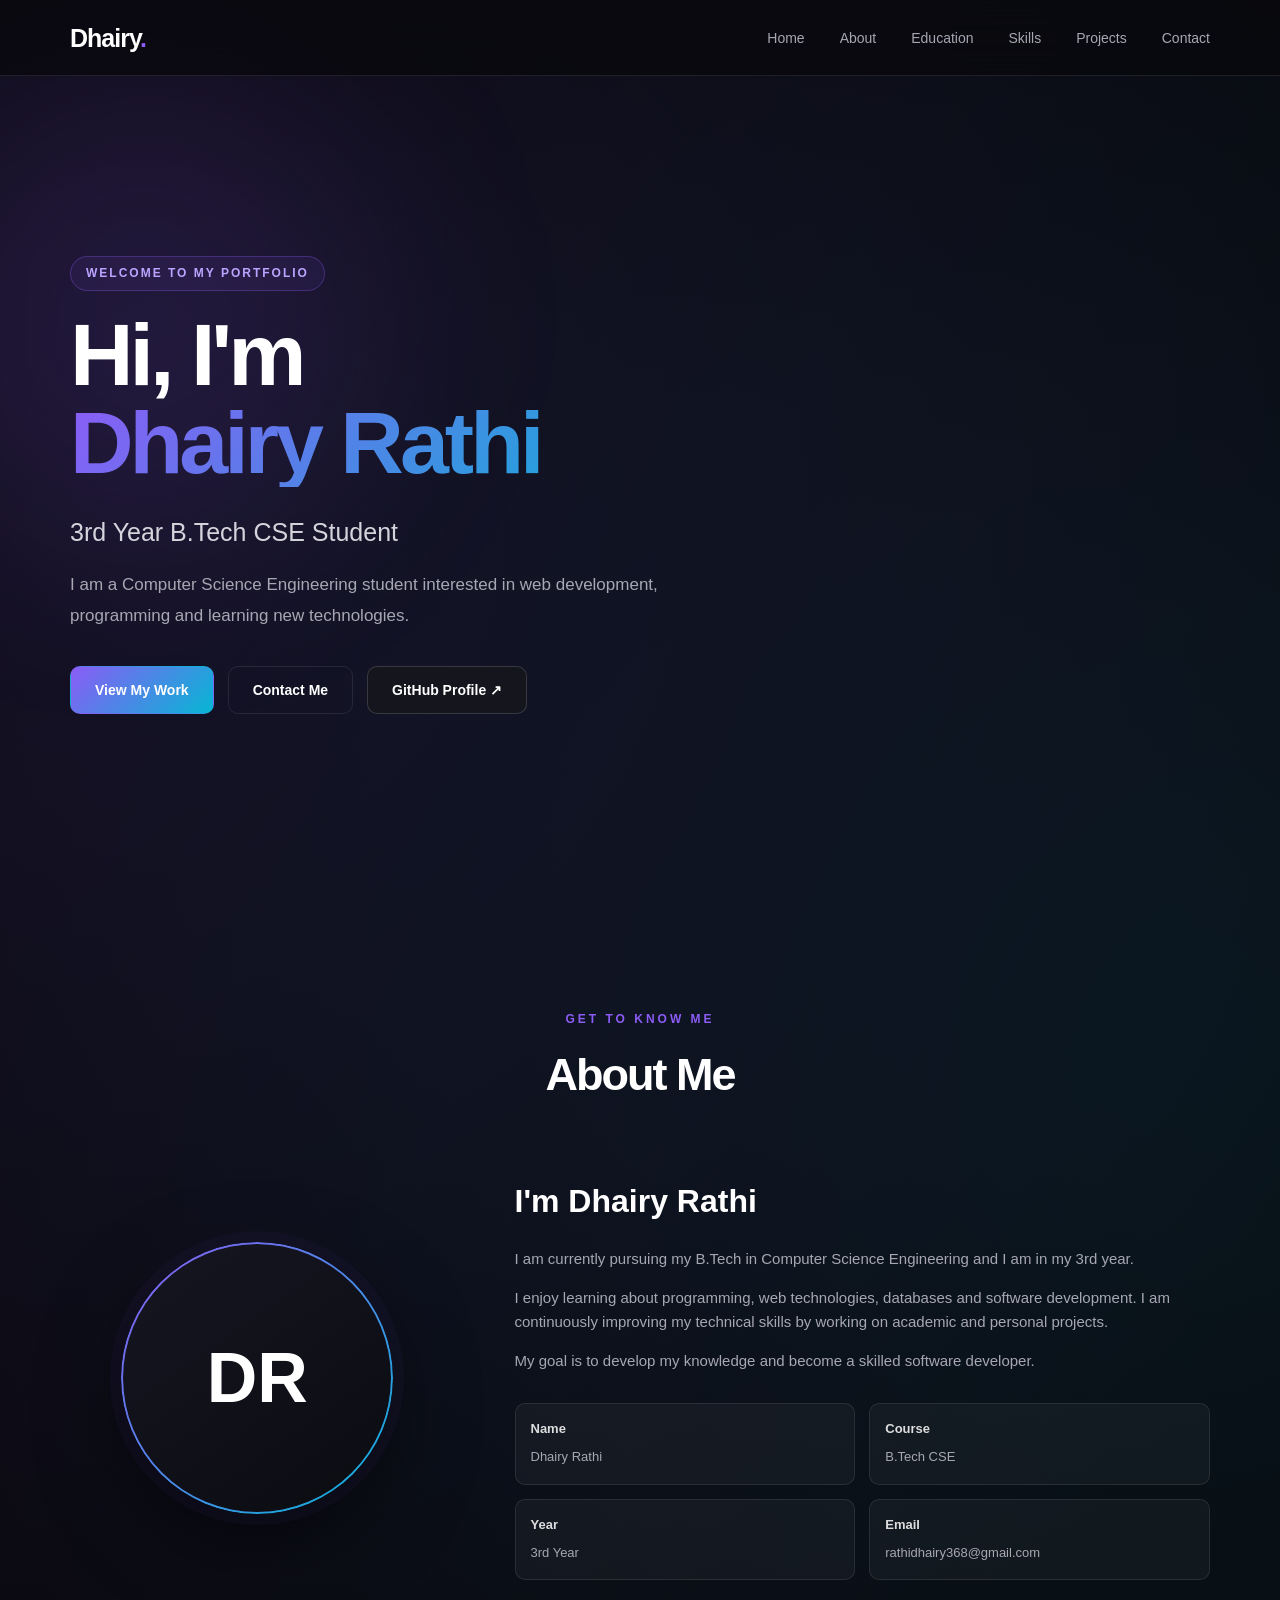
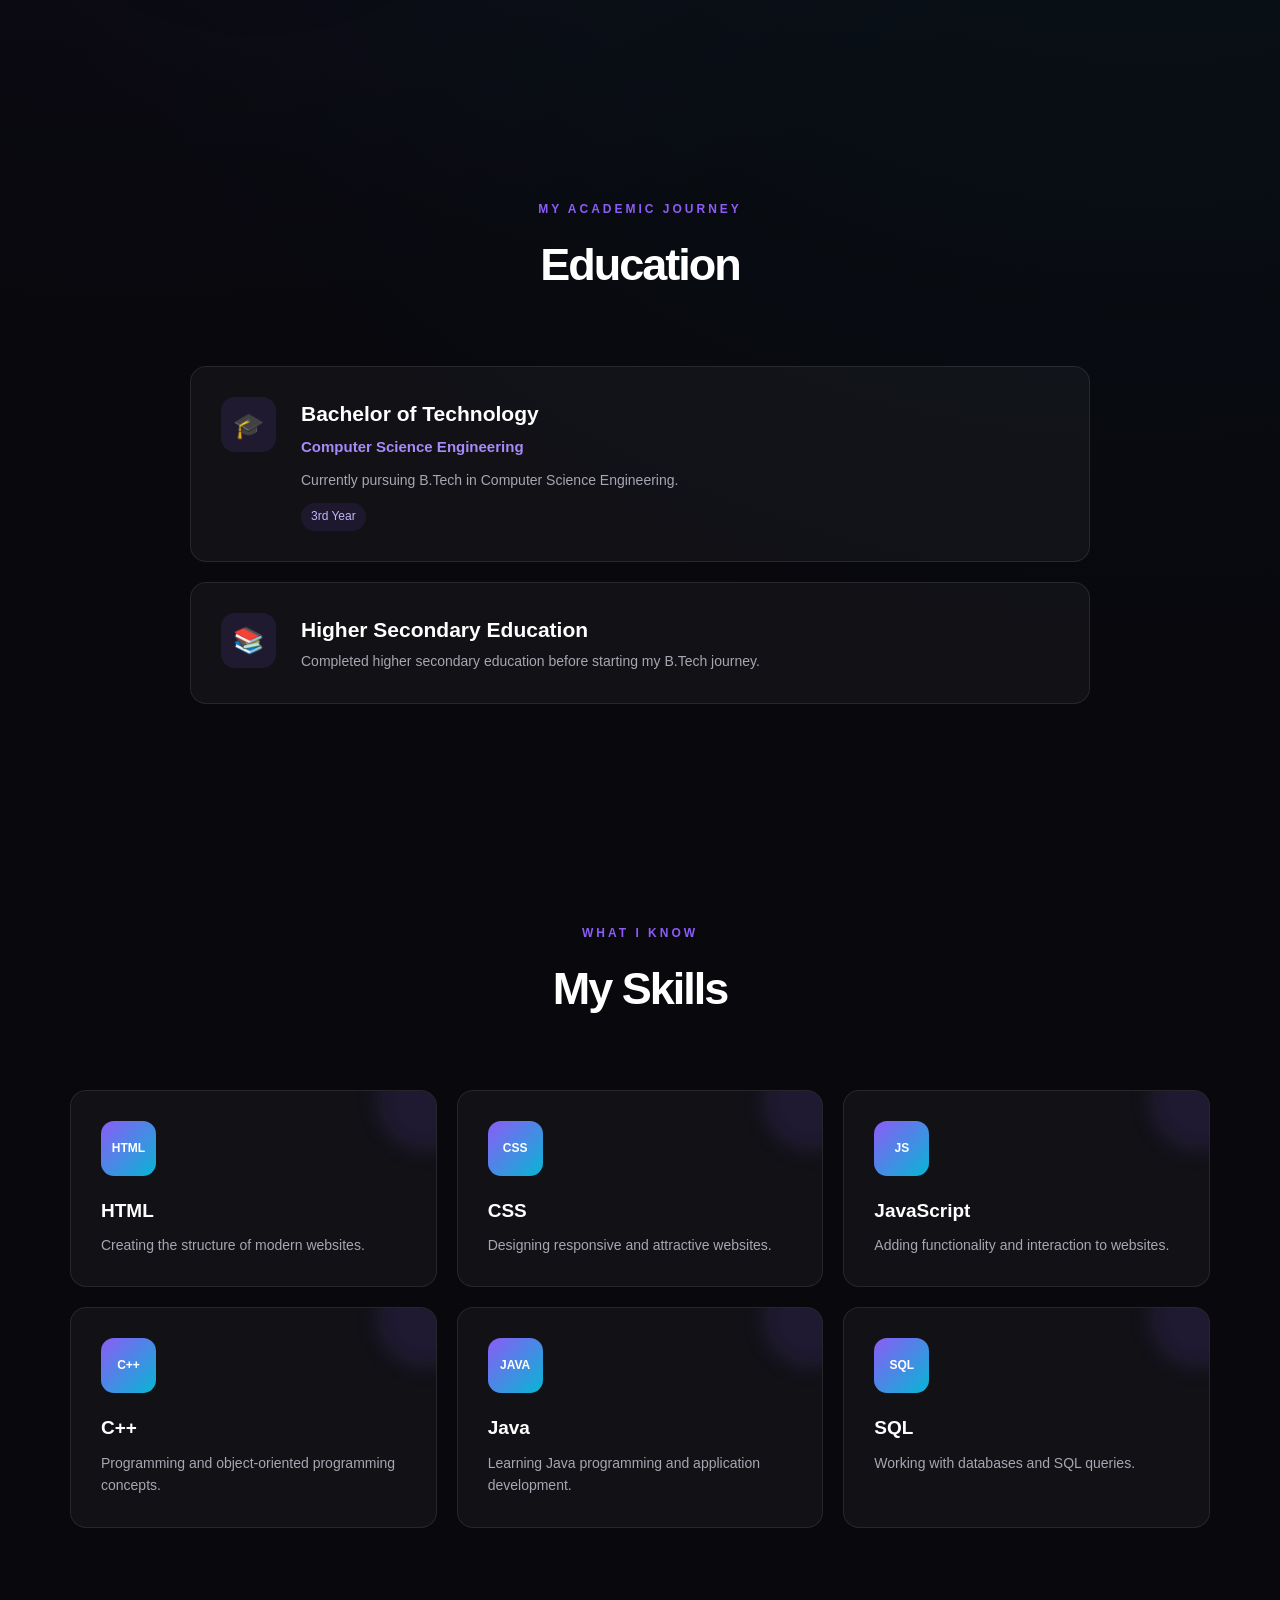
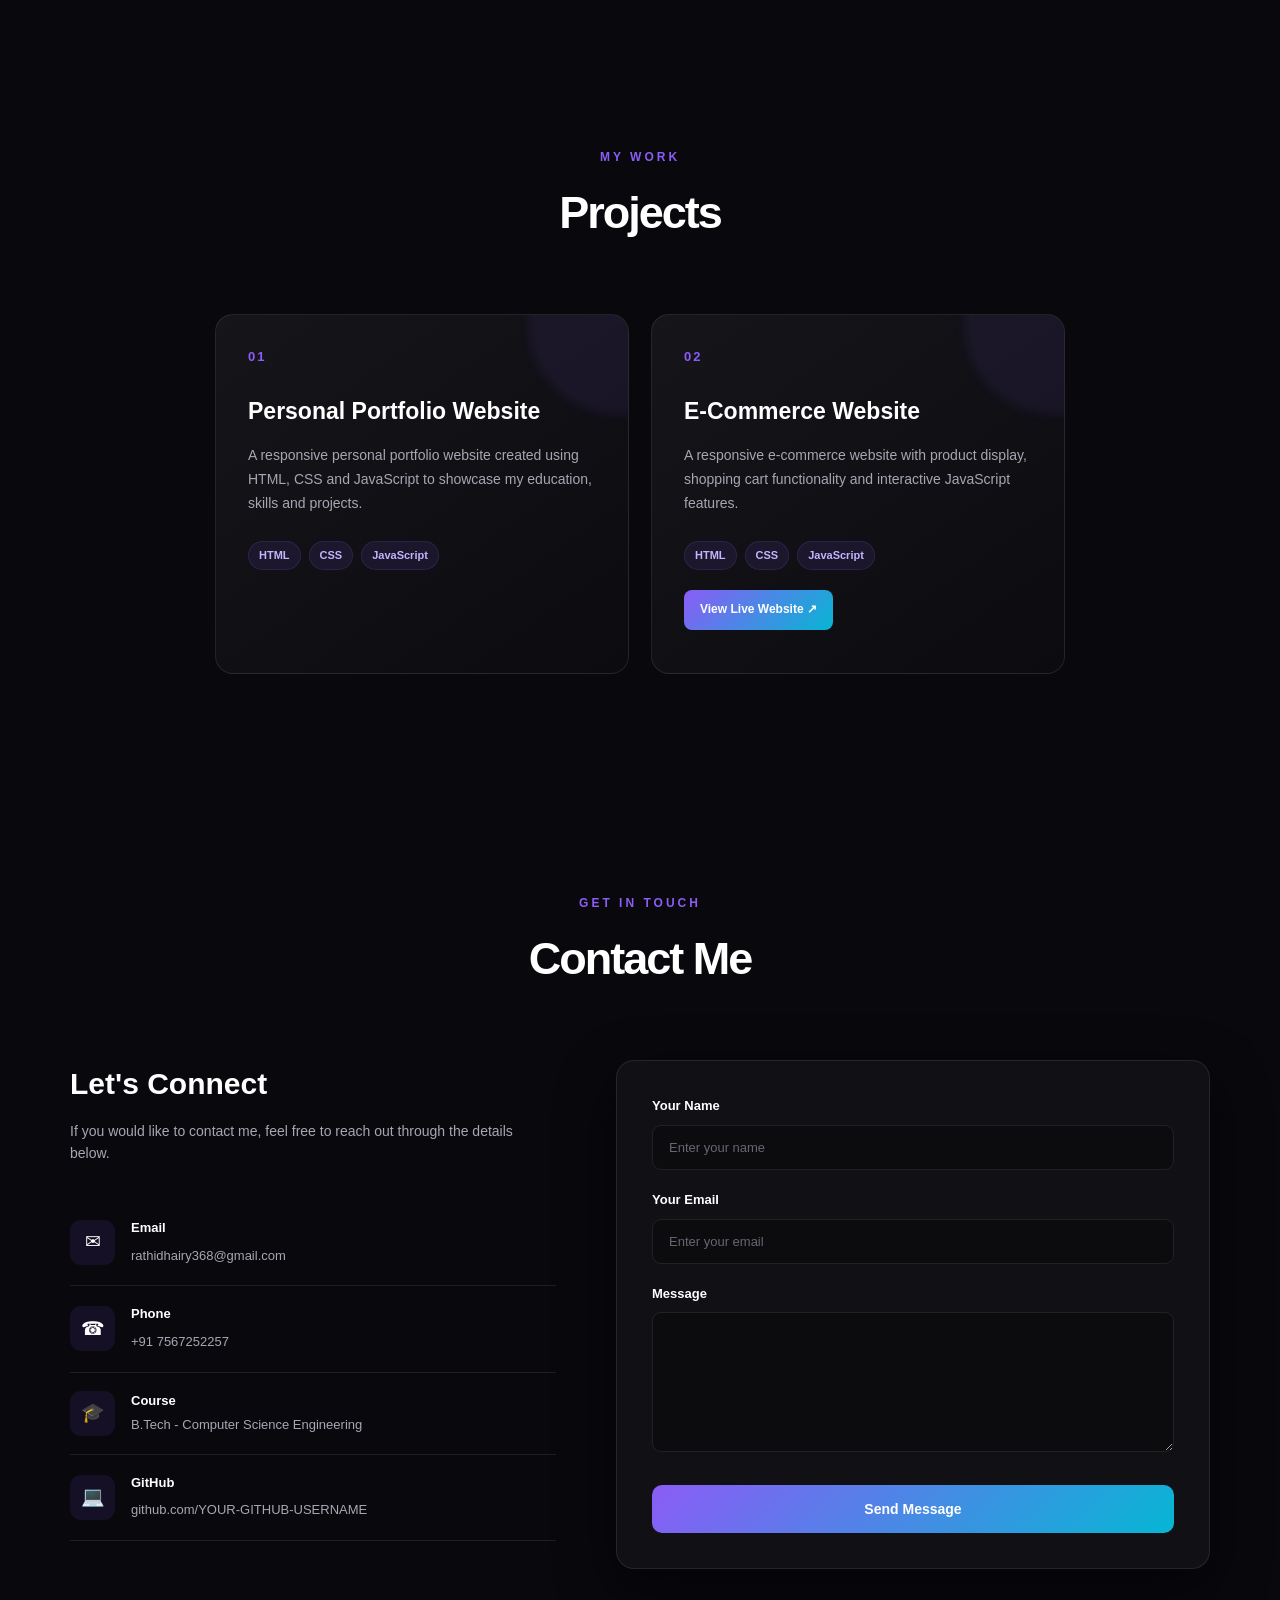
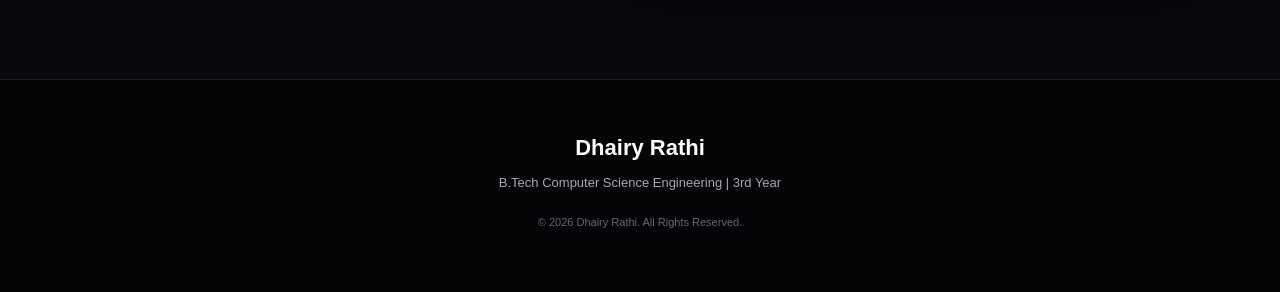
==== Index.html @ bf3e2ef3 "Rename Projet WT.html to Index.html" ====
<!DOCTYPE html>
<html lang="en">

<head>
    <meta charset="UTF-8">
    <meta name="viewport" content="width=device-width, initial-scale=1.0">

    <title>Dhairy Rathi | Portfolio</title>

    <link rel="stylesheet" href="style.css">
</head>

<body>

    <!-- ================= NAVBAR ================= -->

    <header>

        <nav class="navbar">

            <div class="logo">
                Dhairy<span>.</span>
            </div>

            <ul class="nav-links" id="navLinks">

                <li>
                    <a href="#home">Home</a>
                </li>

                <li>
                    <a href="#about">About</a>
                </li>

                <li>
                    <a href="#education">Education</a>
                </li>

                <li>
                    <a href="#skills">Skills</a>
                </li>

                <li>
                    <a href="#projects">Projects</a>
                </li>

                <li>
                    <a href="#contact">Contact</a>
                </li>

            </ul>

            <div class="menu-icon" id="menuIcon">
                ☰
            </div>

        </nav>

    </header>


    <!-- ================= HOME ================= -->

    <section id="home" class="hero">

        <div class="hero-content">

            <p class="small-title">
                WELCOME TO MY PORTFOLIO
            </p>

            <h1>
                Hi, I'm
                <span>Dhairy Rathi</span>
            </h1>

            <h2>
                3rd Year B.Tech CSE Student
            </h2>

            <p>
                I am a Computer Science Engineering student interested
                in web development, programming and learning new
                technologies.
            </p>


            <div class="hero-buttons">

                <!-- VIEW PROJECTS -->

                <a
                    href="#projects"
                    class="btn">

                    View My Work

                </a>


                <!-- CONTACT -->

                <a
                    href="#contact"
                    class="btn secondary-btn">

                    Contact Me

                </a>


                <!-- GITHUB -->

                <a
                    href="https://github.com/YOUR-GITHUB-USERNAME"
                    target="_blank"
                    rel="noopener noreferrer"
                    class="btn github-btn">

                    GitHub Profile ↗

                </a>

            </div>

        </div>

    </section>


    <!-- ================= ABOUT ================= -->

    <section id="about" class="section">

        <div class="section-title">

            <p>
                GET TO KNOW ME
            </p>

            <h2>
                About Me
            </h2>

        </div>


        <div class="about-container">


            <!-- PROFILE -->

            <div class="about-image">

                <div class="profile-circle">
                    DR
                </div>

            </div>


            <!-- ABOUT CONTENT -->

            <div class="about-content">

                <h3>
                    I'm Dhairy Rathi
                </h3>

                <p>
                    I am currently pursuing my B.Tech in Computer
                    Science Engineering and I am in my 3rd year.
                </p>

                <p>
                    I enjoy learning about programming, web technologies,
                    databases and software development. I am continuously
                    improving my technical skills by working on academic
                    and personal projects.
                </p>

                <p>
                    My goal is to develop my knowledge and become a
                    skilled software developer.
                </p>


                <div class="about-info">

                    <div>

                        <strong>
                            Name
                        </strong>

                        <span>
                            Dhairy Rathi
                        </span>

                    </div>


                    <div>

                        <strong>
                            Course
                        </strong>

                        <span>
                            B.Tech CSE
                        </span>

                    </div>


                    <div>

                        <strong>
                            Year
                        </strong>

                        <span>
                            3rd Year
                        </span>

                    </div>


                    <div>

                        <strong>
                            Email
                        </strong>

                        <span>
                            rathidhairy368@gmail.com
                        </span>

                    </div>

                </div>

            </div>

        </div>

    </section>


    <!-- ================= EDUCATION ================= -->

    <section
        id="education"
        class="section education-section">


        <div class="section-title">

            <p>
                MY ACADEMIC JOURNEY
            </p>

            <h2>
                Education
            </h2>

        </div>


        <div class="education-container">


            <!-- B.TECH -->

            <div class="education-card">

                <div class="education-icon">
                    🎓
                </div>

                <div>

                    <h3>
                        Bachelor of Technology
                    </h3>

                    <h4>
                        Computer Science Engineering
                    </h4>

                    <p>
                        Currently pursuing B.Tech in Computer
                        Science Engineering.
                    </p>

                    <span class="education-year">
                        3rd Year
                    </span>

                </div>

            </div>


            <!-- HIGHER SECONDARY -->

            <div class="education-card">

                <div class="education-icon">
                    📚
                </div>

                <div>

                    <h3>
                        Higher Secondary Education
                    </h3>

                    <p>
                        Completed higher secondary education before
                        starting my B.Tech journey.
                    </p>

                </div>

            </div>

        </div>

    </section>


    <!-- ================= SKILLS ================= -->

    <section
        id="skills"
        class="section">


        <div class="section-title">

            <p>
                WHAT I KNOW
            </p>

            <h2>
                My Skills
            </h2>

        </div>


        <div class="skills-container">


            <!-- HTML -->

            <div class="skill-card">

                <div class="skill-icon">
                    HTML
                </div>

                <h3>
                    HTML
                </h3>

                <p>
                    Creating the structure of modern websites.
                </p>

            </div>


            <!-- CSS -->

            <div class="skill-card">

                <div class="skill-icon">
                    CSS
                </div>

                <h3>
                    CSS
                </h3>

                <p>
                    Designing responsive and attractive websites.
                </p>

            </div>


            <!-- JAVASCRIPT -->

            <div class="skill-card">

                <div class="skill-icon">
                    JS
                </div>

                <h3>
                    JavaScript
                </h3>

                <p>
                    Adding functionality and interaction to websites.
                </p>

            </div>


            <!-- C++ -->

            <div class="skill-card">

                <div class="skill-icon">
                    C++
                </div>

                <h3>
                    C++
                </h3>

                <p>
                    Programming and object-oriented programming concepts.
                </p>

            </div>


            <!-- JAVA -->

            <div class="skill-card">

                <div class="skill-icon">
                    JAVA
                </div>

                <h3>
                    Java
                </h3>

                <p>
                    Learning Java programming and application development.
                </p>

            </div>


            <!-- SQL -->

            <div class="skill-card">

                <div class="skill-icon">
                    SQL
                </div>

                <h3>
                    SQL
                </h3>

                <p>
                    Working with databases and SQL queries.
                </p>

            </div>

        </div>

    </section>


    <!-- ================= PROJECTS ================= -->

    <section
        id="projects"
        class="section projects-section">


        <div class="section-title">

            <p>
                MY WORK
            </p>

            <h2>
                Projects
            </h2>

        </div>


        <div class="projects-container">


            <!-- ================= PROJECT 01 ================= -->

            <div class="project-card">

                <div class="project-number">
                    01
                </div>

                <h3>
                    Personal Portfolio Website
                </h3>

                <p>
                    A responsive personal portfolio website created
                    using HTML, CSS and JavaScript to showcase my
                    education, skills and projects.
                </p>


                <div class="project-tech">

                    <span>
                        HTML
                    </span>

                    <span>
                        CSS
                    </span>

                    <span>
                        JavaScript
                    </span>

                </div>

            </div>


            <!-- ================= PROJECT 02 ================= -->

            <div class="project-card">

                <div class="project-number">
                    02
                </div>

                <h3>
                    E-Commerce Website
                </h3>

                <p>
                    A responsive e-commerce website with product
                    display, shopping cart functionality and
                    interactive JavaScript features.
                </p>


                <div class="project-tech">

                    <span>
                        HTML
                    </span>

                    <span>
                        CSS
                    </span>

                    <span>
                        JavaScript
                    </span>

                </div>


                <!-- LIVE WEBSITE -->

                <a
                    href="https://e-commerce-website-ashen-rho-31.vercel.app/"
                    target="_blank"
                    rel="noopener noreferrer"
                    class="project-btn">

                    View Live Website ↗

                </a>

            </div>

        </div>

    </section>


    <!-- ================= CONTACT ================= -->

    <section
        id="contact"
        class="section contact-section">


        <div class="section-title">

            <p>
                GET IN TOUCH
            </p>

            <h2>
                Contact Me
            </h2>

        </div>


        <div class="contact-container">


            <!-- ================= CONTACT INFORMATION ================= -->

            <div class="contact-info">

                <h3>
                    Let's Connect
                </h3>

                <p>
                    If you would like to contact me, feel free to
                    reach out through the details below.
                </p>


                <!-- EMAIL -->

                <div class="contact-item">

                    <div class="contact-icon">
                        ✉
                    </div>

                    <div>

                        <h4>
                            Email
                        </h4>

                        <a
                            href="mailto:rathidhairy368@gmail.com">

                            rathidhairy368@gmail.com

                        </a>

                    </div>

                </div>


                <!-- PHONE -->

                <div class="contact-item">

                    <div class="contact-icon">
                        ☎
                    </div>

                    <div>

                        <h4>
                            Phone
                        </h4>

                        <a
                            href="tel:7567252257">

                            +91 7567252257

                        </a>

                    </div>

                </div>


                <!-- COURSE -->

                <div class="contact-item">

                    <div class="contact-icon">
                        🎓
                    </div>

                    <div>

                        <h4>
                            Course
                        </h4>

                        <p>
                            B.Tech - Computer Science Engineering
                        </p>

                    </div>

                </div>


                <!-- GITHUB -->

                <div class="contact-item">

                    <div class="contact-icon">
                        💻
                    </div>

                    <div>

                        <h4>
                            GitHub
                        </h4>

                        <a
                            href="https://github.com/YOUR-GITHUB-USERNAME"
                            target="_blank"
                            rel="noopener noreferrer">

                            github.com/YOUR-GITHUB-USERNAME

                        </a>

                    </div>

                </div>

            </div>


            <!-- ================= CONTACT FORM ================= -->

            <form
                id="contactForm"
                class="contact-form"
                action="https://formspree.io/f/xqpekvbk"
                method="POST">


                <!-- NAME -->

                <div class="form-group">

                    <label for="name">
                        Your Name
                    </label>

                    <input
                        type="text"
                        id="name"
                        name="name"
                        placeholder="Enter your name"
                    >

                    <small id="nameError">
                    </small>

                </div>


                <!-- EMAIL -->

                <div class="form-group">

                    <label for="email">
                        Your Email
                    </label>

                    <input
                        type="email"
                        id="email"
                        name="email"
                        placeholder="Enter your email"
                    >

                    <small id="emailError">
                    </small>

                </div>


                <!-- MESSAGE -->

                <div class="form-group">

                    <label for="message">
                        Message
                    </label>

                    <textarea
                        id="message"
                        name="message"
                        rows="5"
                        placeholder="Write your message">
                    </textarea>

                    <small id="messageError">
                    </small>

                </div>


                <!-- SUBMIT -->

                <button
                    type="submit"
                    class="btn">

                    Send Message

                </button>

            </form>

        </div>

    </section>


    <!-- ================= FOOTER ================= -->

    <footer>

        <div class="footer-content">

            <h3>
                Dhairy Rathi
            </h3>

            <p>
                B.Tech Computer Science Engineering | 3rd Year
            </p>

            <p class="copyright">
                © 2026 Dhairy Rathi. All Rights Reserved.
            </p>

        </div>

    </footer>


    <!-- ================= JAVASCRIPT ================= -->

    <script src="script.js"></script>

</body>

</html>
---- style.css ----
/* =========================================================
   DHAIRY RATHI - MODERN DEVELOPER PORTFOLIO
   ========================================================= */


/* =========================
   GLOBAL
   ========================= */

* {
    margin: 0;
    padding: 0;
    box-sizing: border-box;
    scroll-behavior: smooth;
}

:root {

    --bg: #08080d;

    --bg-light: #0e0e16;

    --card: rgba(255, 255, 255, 0.04);

    --text: #ffffff;

    --text-light: #a7a7b3;

    --primary: #8b5cf6;

    --secondary: #06b6d4;

    --border: rgba(255, 255, 255, 0.09);

    --gradient:
        linear-gradient(
            135deg,
            #8b5cf6,
            #06b6d4
        );

    --shadow:
        0 20px 60px rgba(0, 0, 0, 0.45);
}

html {
    scroll-behavior: smooth;
}

body {

    font-family:
        "Inter",
        "Segoe UI",
        Arial,
        sans-serif;

    background:

        radial-gradient(
            circle at 10% 10%,
            rgba(139, 92, 246, 0.10),
            transparent 30%
        ),

        radial-gradient(
            circle at 90% 20%,
            rgba(6, 182, 212, 0.08),
            transparent 30%
        ),

        var(--bg);

    color: var(--text);

    line-height: 1.6;

    overflow-x: hidden;
}


/* =========================
   SCROLLBAR
   ========================= */

::-webkit-scrollbar {
    width: 8px;
}

::-webkit-scrollbar-track {
    background: var(--bg);
}

::-webkit-scrollbar-thumb {

    background:
        linear-gradient(
            var(--primary),
            var(--secondary)
        );

    border-radius: 20px;
}


/* =========================
   SELECTION
   ========================= */

::selection {

    background: var(--primary);

    color: white;
}


/* =========================================================
   NAVBAR
   ========================================================= */

header {

    position: fixed;

    top: 0;
    left: 0;

    width: 100%;

    z-index: 1000;

    background:
        rgba(8, 8, 13, 0.75);

    backdrop-filter: blur(18px);

    border-bottom:
        1px solid var(--border);
}

.navbar {

    max-width: 1200px;

    margin: auto;

    height: 75px;

    padding: 0 30px;

    display: flex;

    align-items: center;

    justify-content: space-between;
}


/* LOGO */

.logo {

    font-size: 25px;

    font-weight: 800;

    letter-spacing: -1px;
}

.logo span {

    color: var(--primary);
}


/* NAV LINKS */

.nav-links {

    display: flex;

    list-style: none;

    gap: 35px;
}

.nav-links a {

    position: relative;

    color: var(--text-light);

    text-decoration: none;

    font-size: 14px;

    font-weight: 500;

    transition: 0.3s ease;
}

.nav-links a::after {

    content: "";

    position: absolute;

    left: 0;

    bottom: -7px;

    width: 0;

    height: 2px;

    background: var(--gradient);

    transition: 0.3s ease;
}

.nav-links a:hover {

    color: white;
}

.nav-links a:hover::after {

    width: 100%;
}


/* MENU */

.menu-icon {

    display: none;

    font-size: 28px;

    cursor: pointer;

    color: white;
}


/* =========================================================
   HOME
   ========================================================= */

.hero {

    min-height: 100vh;

    max-width: 1200px;

    margin: auto;

    padding:
        150px 30px 80px;

    display: flex;

    align-items: center;

    position: relative;
}


/* BACKGROUND GLOW */

.hero::before {

    content: "";

    position: absolute;

    width: 450px;

    height: 450px;

    background:
        rgba(139, 92, 246, 0.12);

    filter: blur(100px);

    border-radius: 50%;

    top: 10%;

    left: -10%;

    pointer-events: none;
}


/* HERO CONTENT */

.hero-content {

    max-width: 850px;

    animation:
        heroFade 1s ease forwards;
}

@keyframes heroFade {

    from {

        opacity: 0;

        transform:
            translateY(30px);
    }

    to {

        opacity: 1;

        transform:
            translateY(0);
    }
}


/* SMALL TITLE */

.small-title {

    display: inline-block;

    padding:
        7px 15px;

    margin-bottom: 20px;

    border:
        1px solid
        rgba(139, 92, 246, 0.3);

    border-radius: 30px;

    background:
        rgba(139, 92, 246, 0.08);

    color: #bba4ff;

    font-size: 12px;

    letter-spacing: 2px;

    font-weight: 600;
}


/* MAIN TITLE */

.hero h1 {

    font-size:
        clamp(48px, 8vw, 88px);

    line-height: 1;

    letter-spacing: -4px;

    margin-bottom: 25px;

    font-weight: 800;
}

.hero h1 span {

    display: block;

    background: var(--gradient);

    -webkit-background-clip: text;

    -webkit-text-fill-color: transparent;

    background-clip: text;
}


/* SUBTITLE */

.hero h2 {

    font-size: 25px;

    font-weight: 500;

    color: #d4d4dc;

    margin-bottom: 18px;
}


/* DESCRIPTION */

.hero-content > p:not(.small-title) {

    max-width: 650px;

    color: var(--text-light);

    font-size: 17px;

    line-height: 1.8;

    margin-bottom: 35px;
}


/* =========================================================
   BUTTONS
   ========================================================= */

.hero-buttons {

    display: flex;

    gap: 14px;

    flex-wrap: wrap;
}

.btn {

    display: inline-flex;

    align-items: center;

    justify-content: center;

    min-height: 48px;

    padding:
        0 24px;

    border-radius: 10px;

    border:
        1px solid transparent;

    background: var(--gradient);

    color: white;

    text-decoration: none;

    font-weight: 600;

    font-size: 14px;

    cursor: pointer;

    transition:
        transform 0.3s ease,
        box-shadow 0.3s ease,
        background 0.3s ease;
}

.btn:hover {

    transform:
        translateY(-4px);

    box-shadow:
        0 12px 30px
        rgba(139, 92, 246, 0.25);
}


/* CONTACT BUTTON */

.secondary-btn {

    background: transparent;

    border:
        1px solid var(--border);

    color: white;
}

.secondary-btn:hover {

    border-color:
        var(--primary);

    background:
        rgba(139, 92, 246, 0.08);
}


/* GITHUB BUTTON */

.github-btn {

    background: #15151e;

    border:
        1px solid
        rgba(255, 255, 255, 0.15);
}

.github-btn:hover {

    background: #20202c;

    border-color:
        #8b5cf6;
}


/* =========================================================
   GENERAL SECTIONS
   ========================================================= */

.section {

    max-width: 1200px;

    margin: auto;

    padding:
        110px 30px;
}


/* SECTION TITLE */

.section-title {

    text-align: center;

    margin-bottom: 65px;
}

.section-title p {

    color: var(--primary);

    font-size: 12px;

    font-weight: 700;

    letter-spacing: 3px;

    margin-bottom: 10px;
}

.section-title h2 {

    font-size: 45px;

    letter-spacing: -2px;

    font-weight: 800;
}


/* =========================================================
   ABOUT
   ========================================================= */

.about-container {

    display: grid;

    grid-template-columns:
        0.7fr 1.3fr;

    gap: 70px;

    align-items: center;
}


/* PROFILE */

.about-image {

    display: flex;

    justify-content: center;
}


/* PROFILE CIRCLE */

.profile-circle {

    width: 270px;

    height: 270px;

    border-radius: 50%;

    display: flex;

    align-items: center;

    justify-content: center;

    font-size: 70px;

    font-weight: 800;

    color: white;

    background:
        linear-gradient(
            145deg,
            #161622,
            #0b0b11
        );

    border:
        1px solid
        rgba(139, 92, 246, 0.4);

    box-shadow:

        0 0 0 12px
        rgba(139, 92, 246, 0.04),

        0 30px 80px
        rgba(0, 0, 0, 0.5);

    position: relative;
}

.profile-circle::before {

    content: "";

    position: absolute;

    inset: -2px;

    border-radius: 50%;

    padding: 2px;

    background: var(--gradient);

    -webkit-mask:
        linear-gradient(#fff 0 0)
        content-box,
        linear-gradient(#fff 0 0);

    -webkit-mask-composite: xor;

    mask-composite: exclude;
}


/* ABOUT CONTENT */

.about-content h3 {

    font-size: 32px;

    margin-bottom: 20px;
}

.about-content p {

    color: var(--text-light);

    margin-bottom: 15px;

    font-size: 15px;
}


/* ABOUT INFO */

.about-info {

    display: grid;

    grid-template-columns:
        1fr 1fr;

    gap: 14px;

    margin-top: 30px;
}

.about-info div {

    padding: 15px;

    border:
        1px solid var(--border);

    background: var(--card);

    border-radius: 10px;
}

.about-info strong {

    display: block;

    color: #ddd;

    font-size: 13px;

    margin-bottom: 3px;
}

.about-info span {

    color: var(--text-light);

    font-size: 13px;
}


/* =========================================================
   EDUCATION
   ========================================================= */

.education-container {

    max-width: 900px;

    margin: auto;

    display: grid;

    gap: 20px;
}

.education-card {

    display: flex;

    gap: 25px;

    padding: 30px;

    border:
        1px solid var(--border);

    background: var(--card);

    border-radius: 16px;

    transition: 0.35s ease;

    position: relative;

    overflow: hidden;
}

.education-card::before {

    content: "";

    position: absolute;

    left: 0;

    top: 0;

    width: 3px;

    height: 100%;

    background: var(--gradient);

    transform:
        scaleY(0);

    transform-origin: bottom;

    transition: 0.35s ease;
}

.education-card:hover {

    transform:
        translateY(-5px);

    border-color:
        rgba(139, 92, 246, 0.35);

    box-shadow:
        var(--shadow);
}

.education-card:hover::before {

    transform:
        scaleY(1);
}

.education-icon {

    width: 55px;

    height: 55px;

    flex-shrink: 0;

    border-radius: 14px;

    display: flex;

    align-items: center;

    justify-content: center;

    background:
        rgba(139, 92, 246, 0.12);

    font-size: 25px;
}

.education-card h3 {

    font-size: 21px;

    margin-bottom: 4px;
}

.education-card h4 {

    color: #a78bfa;

    font-size: 15px;

    margin-bottom: 10px;
}

.education-card p {

    color: var(--text-light);

    font-size: 14px;
}

.education-year {

    display: inline-block;

    margin-top: 12px;

    color: #c4b5fd;

    font-size: 12px;

    padding:
        4px 10px;

    border-radius: 20px;

    background:
        rgba(139, 92, 246, 0.1);
}


/* =========================================================
   SKILLS
   ========================================================= */

.skills-container {

    display: grid;

    grid-template-columns:
        repeat(3, 1fr);

    gap: 20px;
}

.skill-card {

    padding: 30px;

    background: var(--card);

    border:
        1px solid var(--border);

    border-radius: 16px;

    transition: 0.35s ease;

    position: relative;

    overflow: hidden;
}

.skill-card::after {

    content: "";

    position: absolute;

    width: 100px;

    height: 100px;

    right: -40px;

    top: -40px;

    background:
        rgba(139, 92, 246, 0.12);

    border-radius: 50%;

    filter: blur(10px);
}

.skill-card:hover {

    transform:
        translateY(-8px);

    border-color:
        rgba(139, 92, 246, 0.4);

    box-shadow:
        var(--shadow);
}


/* SKILL ICON */

.skill-icon {

    width: 55px;

    height: 55px;

    display: flex;

    align-items: center;

    justify-content: center;

    border-radius: 13px;

    background: var(--gradient);

    font-size: 12px;

    font-weight: 800;

    margin-bottom: 20px;
}

.skill-card h3 {

    font-size: 19px;

    margin-bottom: 8px;
}

.skill-card p {

    color: var(--text-light);

    font-size: 14px;
}


/* =========================================================
   PROJECTS
   ========================================================= */

.projects-section {

    max-width: 1250px;
}

.projects-container {

    display: grid;

    grid-template-columns:
        repeat(2, 1fr);

    gap: 22px;

    max-width: 850px;

    margin: auto;
}

.project-card {

    padding: 32px;

    min-height: 360px;

    background:

        linear-gradient(
            145deg,
            rgba(255, 255, 255, 0.055),
            rgba(255, 255, 255, 0.015)
        );

    border:
        1px solid var(--border);

    border-radius: 18px;

    position: relative;

    overflow: hidden;

    transition: 0.35s ease;
}

.project-card::before {

    content: "";

    position: absolute;

    width: 180px;

    height: 180px;

    right: -80px;

    top: -80px;

    border-radius: 50%;

    background:
        rgba(139, 92, 246, 0.08);

    filter: blur(5px);

    transition: 0.4s ease;
}

.project-card:hover {

    transform:
        translateY(-10px);

    border-color:
        rgba(139, 92, 246, 0.4);

    box-shadow:
        var(--shadow);
}

.project-card:hover::before {

    transform:
        scale(1.4);
}


/* PROJECT NUMBER */

.project-number {

    color: #8b5cf6;

    font-size: 13px;

    font-weight: 700;

    letter-spacing: 2px;

    margin-bottom: 25px;
}

.project-card h3 {

    font-size: 23px;

    margin-bottom: 15px;
}

.project-card p {

    color: var(--text-light);

    font-size: 14px;

    line-height: 1.7;

    margin-bottom: 25px;
}


/* TECHNOLOGY TAGS */

.project-tech {

    display: flex;

    flex-wrap: wrap;

    gap: 8px;

    margin-bottom: 20px;
}

.project-tech span {

    padding:
        5px 10px;

    border-radius: 20px;

    background:
        rgba(139, 92, 246, 0.1);

    border:
        1px solid
        rgba(139, 92, 246, 0.15);

    color: #c4b5fd;

    font-size: 11px;

    font-weight: 600;
}


/* PROJECT BUTTON */

.project-btn {

    display: inline-flex;

    align-items: center;

    justify-content: center;

    padding:
        10px 16px;

    border-radius: 8px;

    background: var(--gradient);

    color: white;

    text-decoration: none;

    font-size: 12px;

    font-weight: 600;

    transition: 0.3s ease;
}

.project-btn:hover {

    transform:
        translateY(-3px);

    box-shadow:
        0 10px 25px
        rgba(139, 92, 246, 0.25);
}


/* =========================================================
   CONTACT
   ========================================================= */

.contact-container {

    display: grid;

    grid-template-columns:
        0.9fr 1.1fr;

    gap: 60px;

    align-items: start;
}


/* CONTACT INFO */

.contact-info h3 {

    font-size: 30px;

    margin-bottom: 12px;
}

.contact-info > p {

    color: var(--text-light);

    font-size: 14px;

    margin-bottom: 35px;
}


/* CONTACT ITEM */

.contact-item {

    display: flex;

    gap: 16px;

    align-items: center;

    padding:
        18px 0;

    border-bottom:
        1px solid var(--border);
}

.contact-icon {

    width: 45px;

    height: 45px;

    flex-shrink: 0;

    display: flex;

    align-items: center;

    justify-content: center;

    border-radius: 11px;

    background:
        rgba(139, 92, 246, 0.1);

    font-size: 19px;
}

.contact-item h4 {

    font-size: 13px;

    margin-bottom: 3px;
}

.contact-item p,
.contact-item a {

    color: var(--text-light);

    font-size: 13px;

    text-decoration: none;

    transition: 0.3s ease;
}

.contact-item a:hover {

    color: #a78bfa;
}


/* =========================================================
   CONTACT FORM
   ========================================================= */

.contact-form {

    padding: 35px;

    border:
        1px solid var(--border);

    background:
        rgba(255, 255, 255, 0.035);

    border-radius: 18px;

    box-shadow:
        var(--shadow);
}

.form-group {

    margin-bottom: 20px;
}

.form-group label {

    display: block;

    margin-bottom: 8px;

    font-size: 13px;

    font-weight: 600;
}

.form-group input,
.form-group textarea {

    width: 100%;

    padding:
        14px 16px;

    border-radius: 9px;

    border:
        1px solid var(--border);

    background:
        rgba(0, 0, 0, 0.25);

    color: white;

    outline: none;

    font-family: inherit;

    font-size: 13px;

    transition: 0.3s ease;
}

.form-group textarea {

    resize: vertical;

    min-height: 140px;
}

.form-group input::placeholder,
.form-group textarea::placeholder {

    color: #666674;
}

.form-group input:focus,
.form-group textarea:focus {

    border-color:
        var(--primary);

    box-shadow:
        0 0 0 3px
        rgba(139, 92, 246, 0.08);
}

.form-group small {

    display: block;

    margin-top: 5px;

    color: #ef4444;

    font-size: 11px;
}


/* FORM BUTTON */

.contact-form .btn {

    border: none;

    width: 100%;

    margin-top: 5px;
}


/* =========================================================
   FOOTER
   ========================================================= */

footer {

    border-top:
        1px solid var(--border);

    background: #050507;

    padding:
        50px 30px;

    text-align: center;
}

.footer-content h3 {

    font-size: 22px;

    margin-bottom: 8px;
}

.footer-content p {

    color: var(--text-light);

    font-size: 13px;

    margin-bottom: 10px;
}

.footer-content .copyright {

    color: #666674;

    margin-top: 20px;

    font-size: 11px;
}


/* =========================================================
   TABLET
   ========================================================= */

@media (max-width: 900px) {

    .nav-links {

        gap: 20px;
    }

    .about-container {

        grid-template-columns: 1fr;

        text-align: center;
    }

    .about-info {

        text-align: left;
    }

    .skills-container {

        grid-template-columns:
            repeat(2, 1fr);
    }

    .projects-container {

        grid-template-columns:
            repeat(2, 1fr);
    }

    .contact-container {

        grid-template-columns: 1fr;
    }

}


/* =========================================================
   MOBILE
   ========================================================= */

@media (max-width: 650px) {

    /* NAVBAR */

    .navbar {

        height: 68px;

        padding:
            0 20px;
    }

    .menu-icon {

        display: block;
    }

    .nav-links {

        position: absolute;

        top: 68px;

        left: 0;

        width: 100%;

        padding: 20px;

        display: none;

        flex-direction: column;

        gap: 18px;

        background:
            rgba(8, 8, 13, 0.98);

        border-bottom:
            1px solid var(--border);
    }

    .nav-links.active {

        display: flex;
    }


    /* HERO */

    .hero {

        min-height: 100vh;

        padding:
            130px 20px 70px;
    }

    .hero h1 {

        font-size: 52px;

        letter-spacing: -3px;
    }

    .hero h2 {

        font-size: 20px;
    }

    .hero-content > p:not(.small-title) {

        font-size: 15px;
    }

    .hero-buttons {

        flex-direction: column;

        align-items: stretch;
    }

    .hero-buttons .btn {

        width: 100%;
    }


    /* SECTIONS */

    .section {

        padding:
            80px 20px;
    }

    .section-title {

        margin-bottom: 45px;
    }

    .section-title h2 {

        font-size: 36px;
    }


    /* ABOUT */

    .profile-circle {

        width: 210px;

        height: 210px;

        font-size: 55px;
    }

    .about-content h3 {

        font-size: 27px;
    }

    .about-info {

        grid-template-columns: 1fr;
    }


    /* EDUCATION */

    .education-card {

        padding: 22px;

        gap: 15px;
    }

    .education-icon {

        width: 45px;

        height: 45px;

        font-size: 20px;
    }


    /* SKILLS */

    .skills-container {

        grid-template-columns: 1fr;
    }


    /* PROJECTS */

    .projects-container {

        grid-template-columns: 1fr;

        max-width: 500px;
    }

    .project-card {

        min-height: auto;

        padding: 27px;
    }


    /* CONTACT */

    .contact-container {

        gap: 40px;
    }

    .contact-form {

        padding: 25px;
    }

}


/* =========================================================
   SMALL MOBILE
   ========================================================= */

@media (max-width: 400px) {

    .hero h1 {

        font-size: 44px;
    }

    .section-title h2 {

        font-size: 32px;
    }

    .logo {

        font-size: 22px;
    }

}
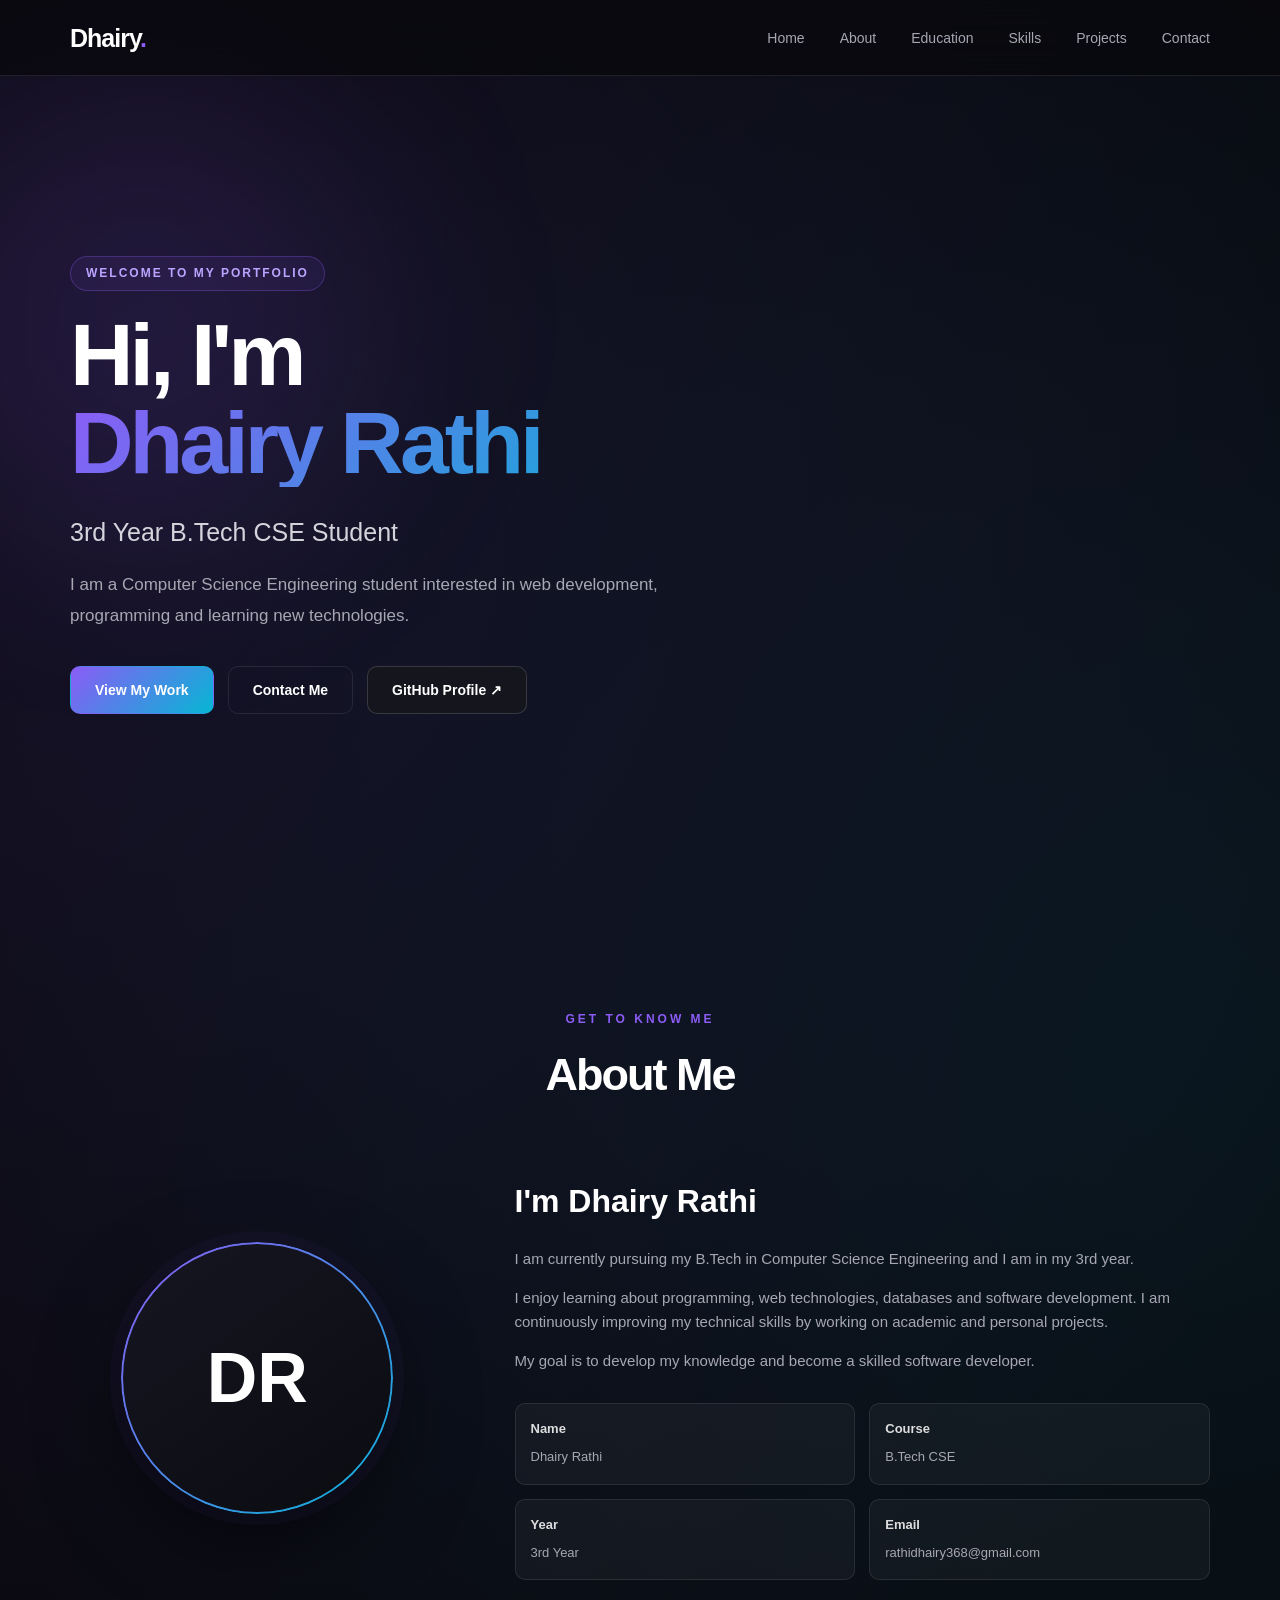
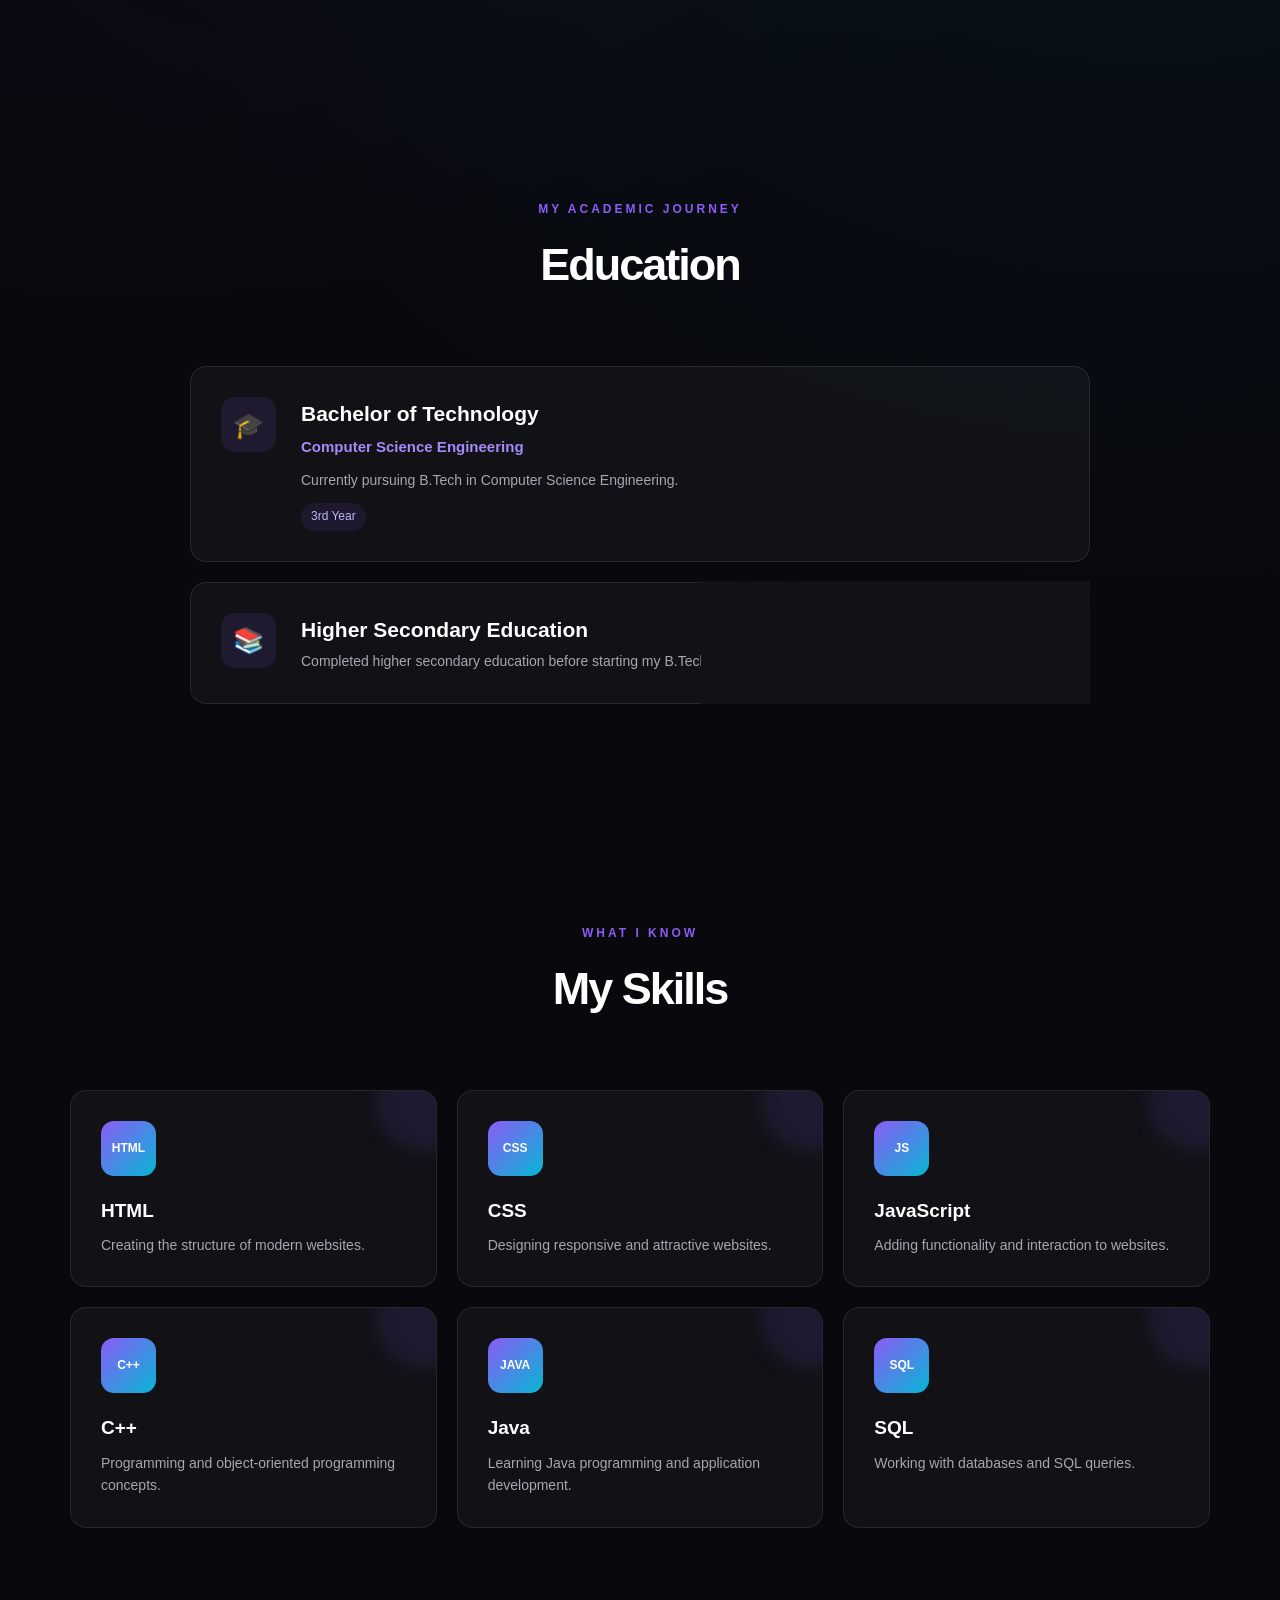
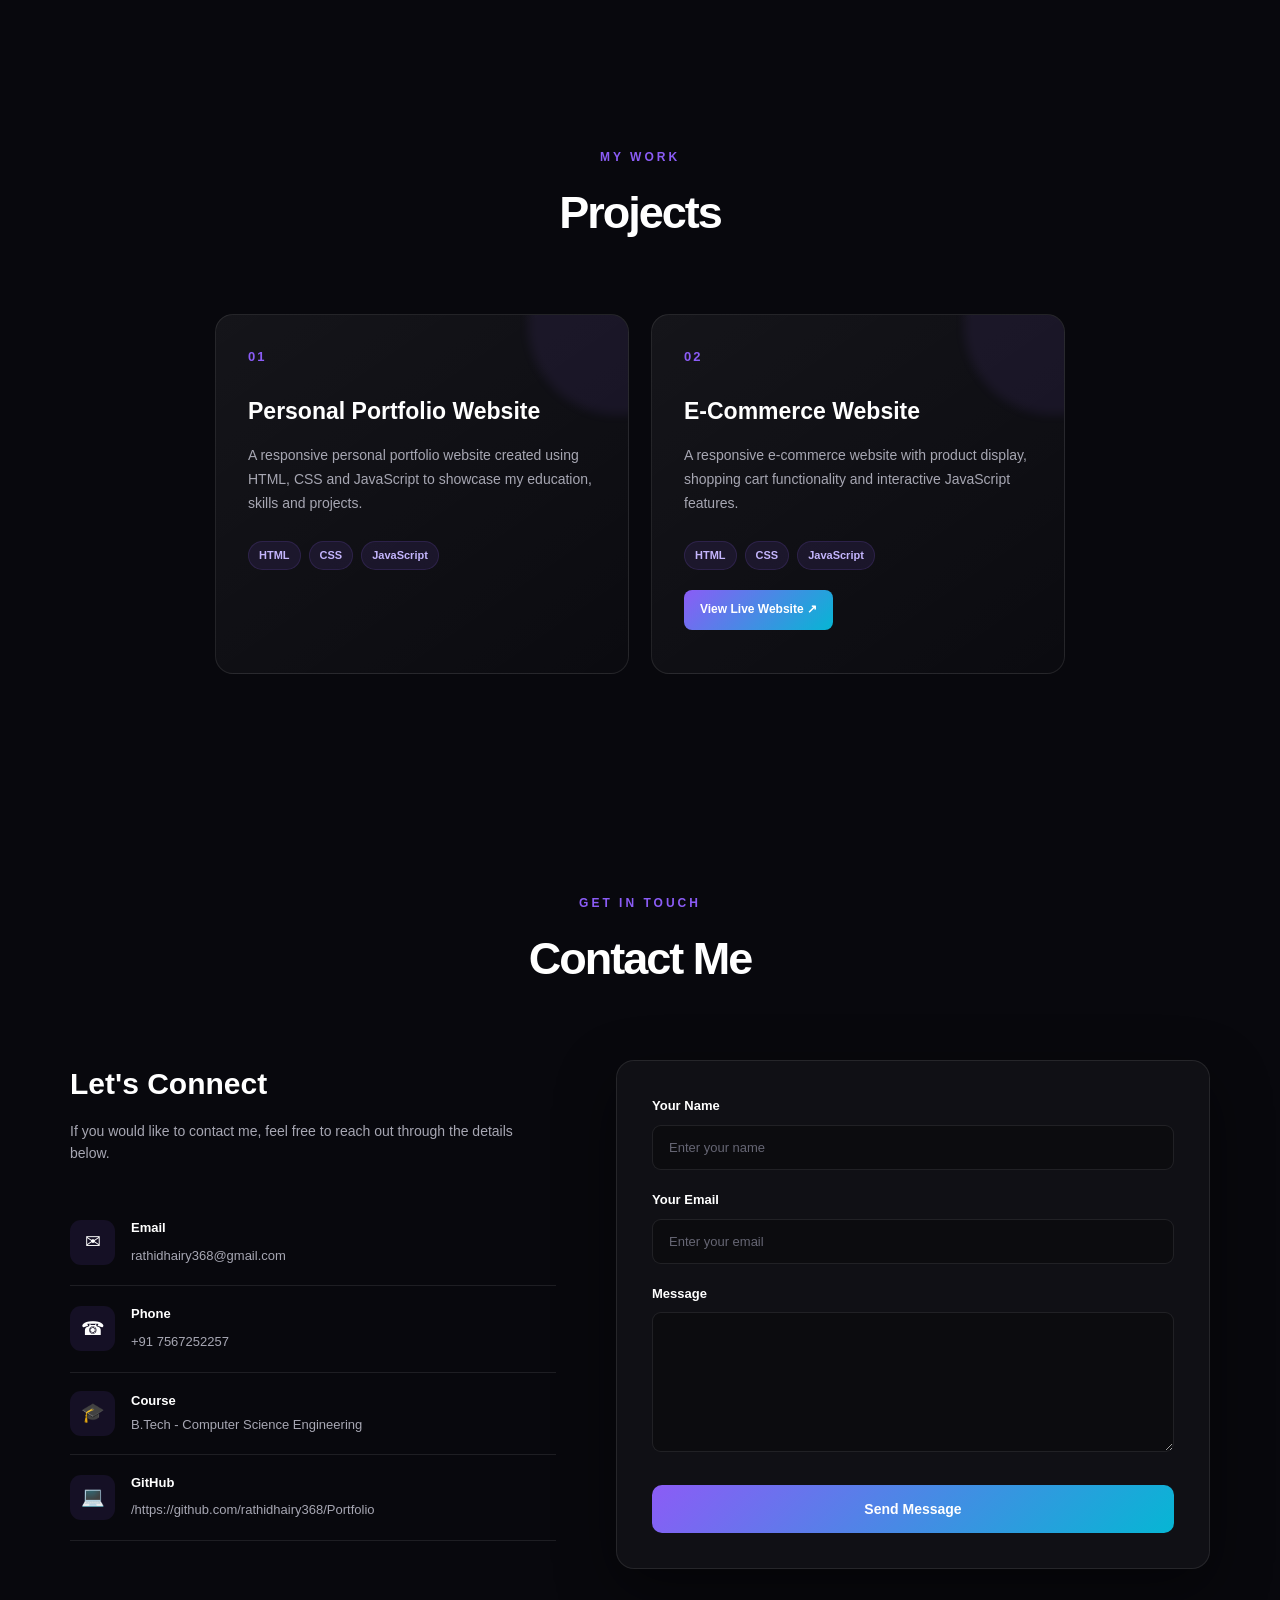
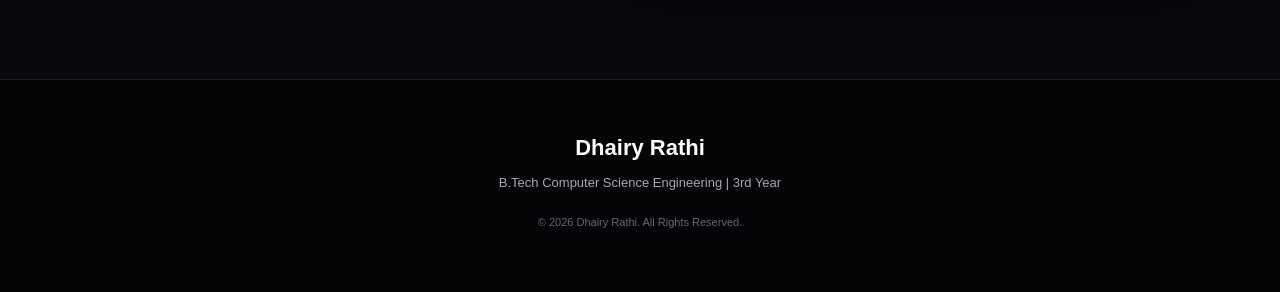
==== commit 7769e7e4: "Fix HTML formatting and structure" ====
--- a/Index.html
+++ b/Index.html
@@ -718,7 +718,7 @@
                             target="_blank"
                             rel="noopener noreferrer">
 
-                            github.com/YOUR-GITHUB-USERNAME
+                          /https://github.com/rathidhairy368/Portfolio
 
                         </a>
 
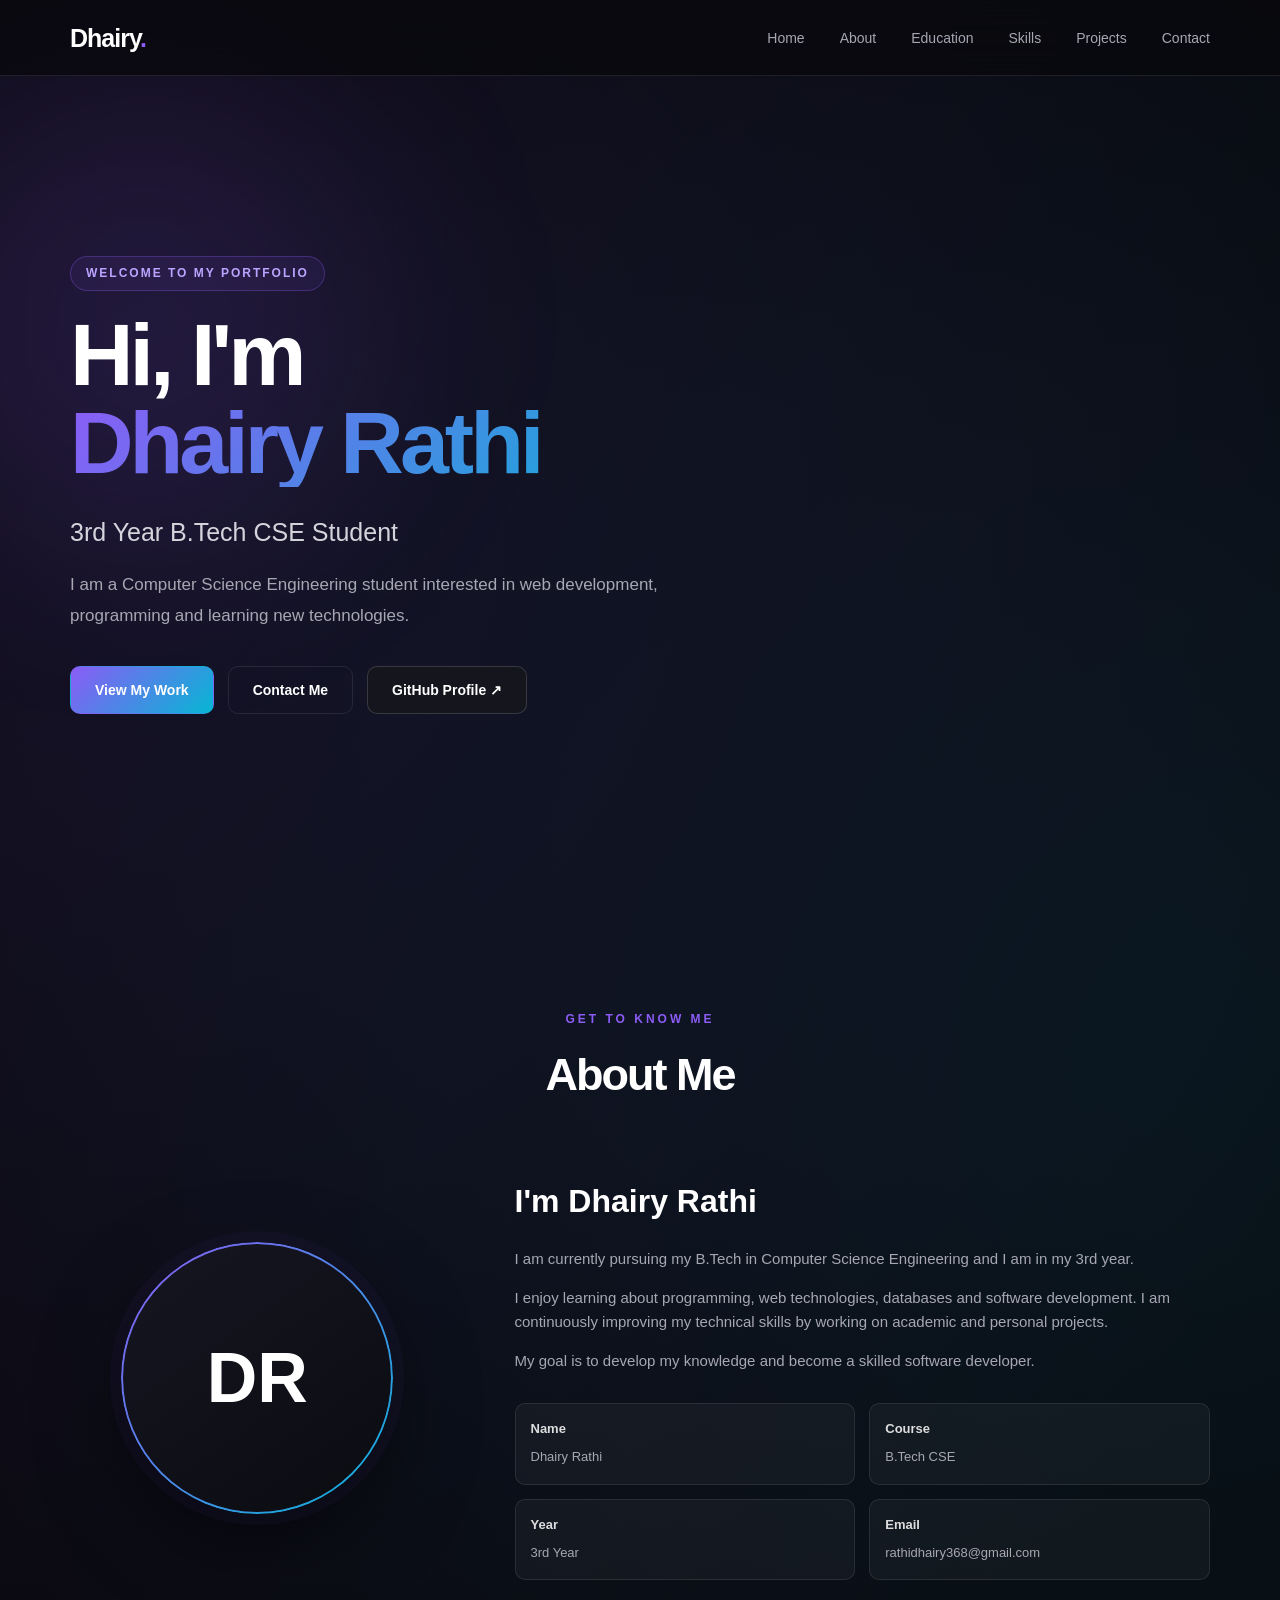
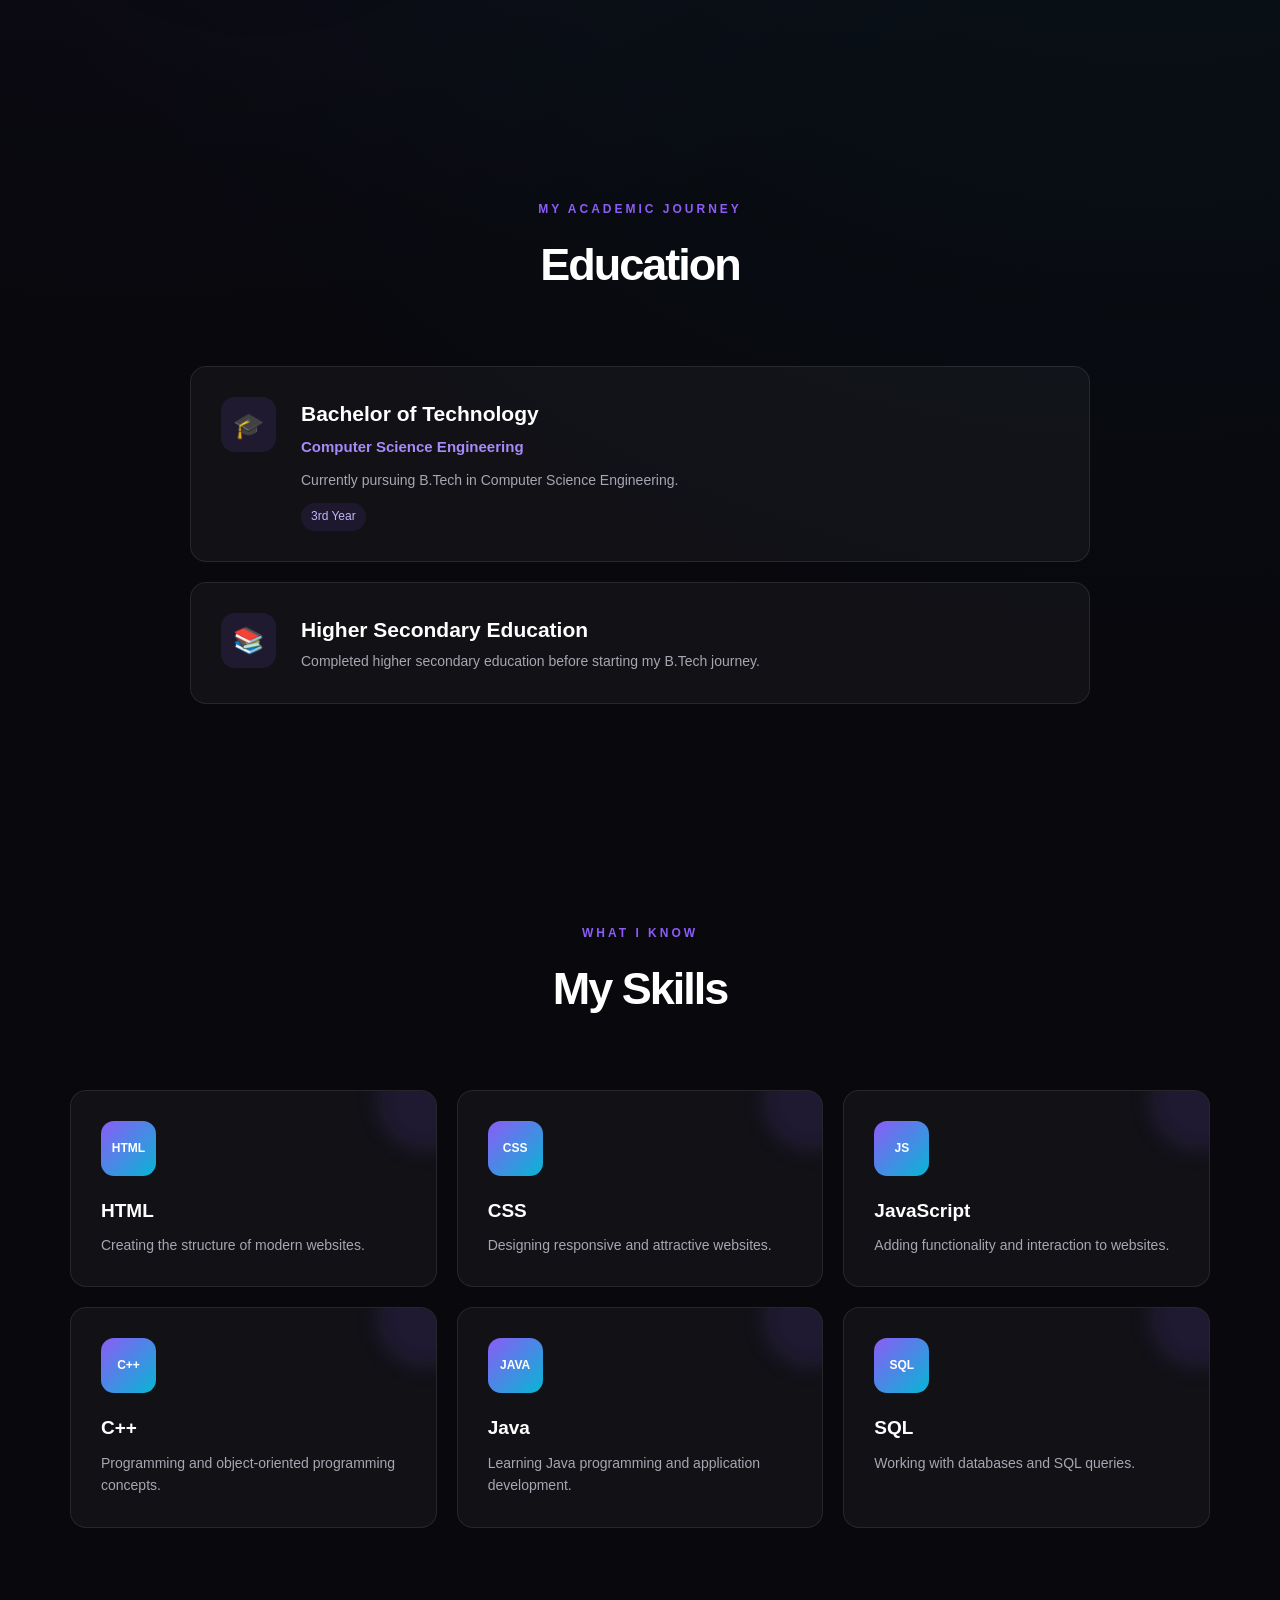
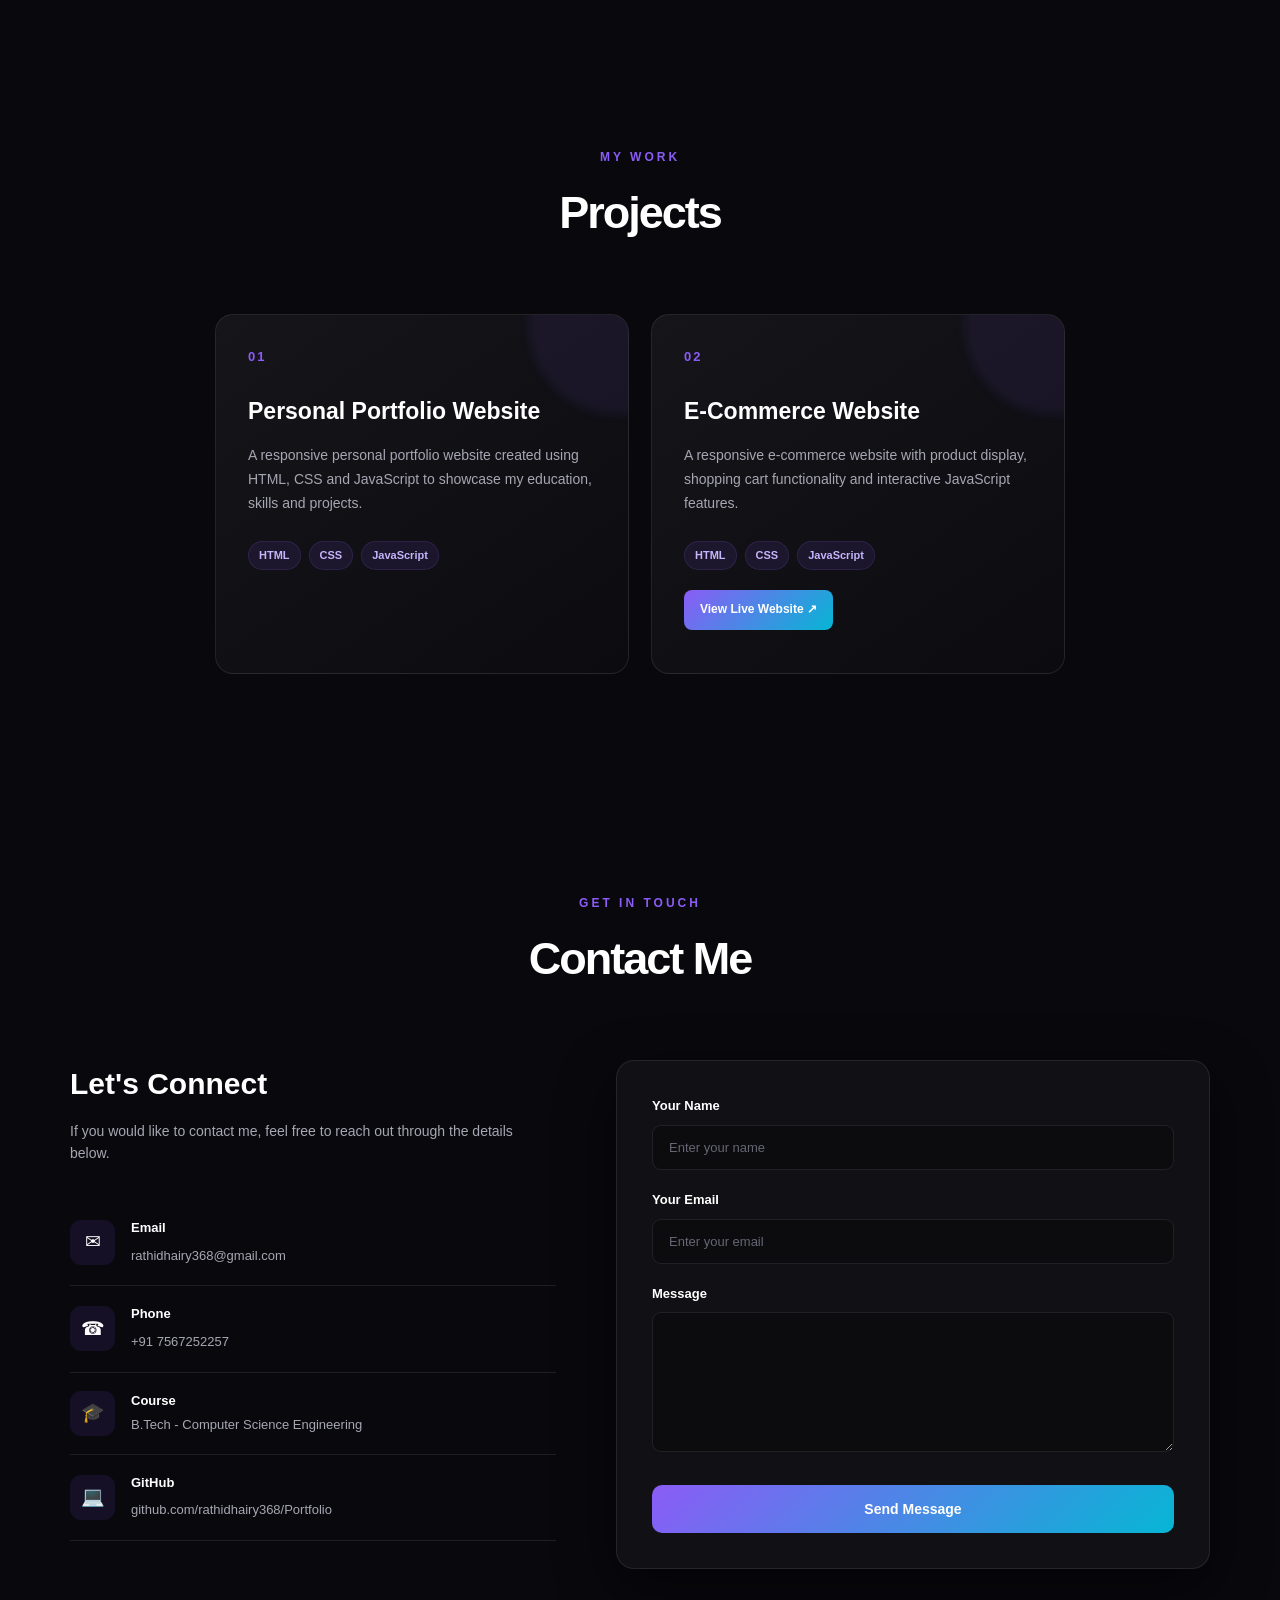
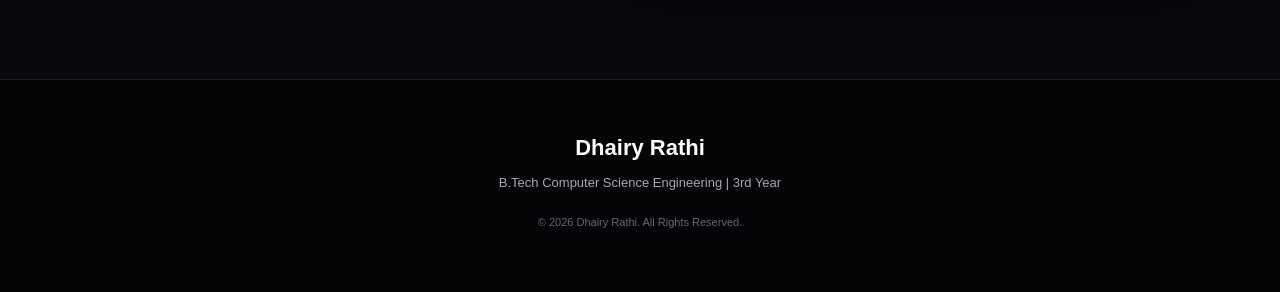
==== commit 953f7028: "Update Index.html" ====
--- a/Index.html
+++ b/Index.html
@@ -718,7 +718,7 @@
                             target="_blank"
                             rel="noopener noreferrer">
 
-                          /https://github.com/rathidhairy368/Portfolio
+                          github.com/rathidhairy368/Portfolio
 
                         </a>
 
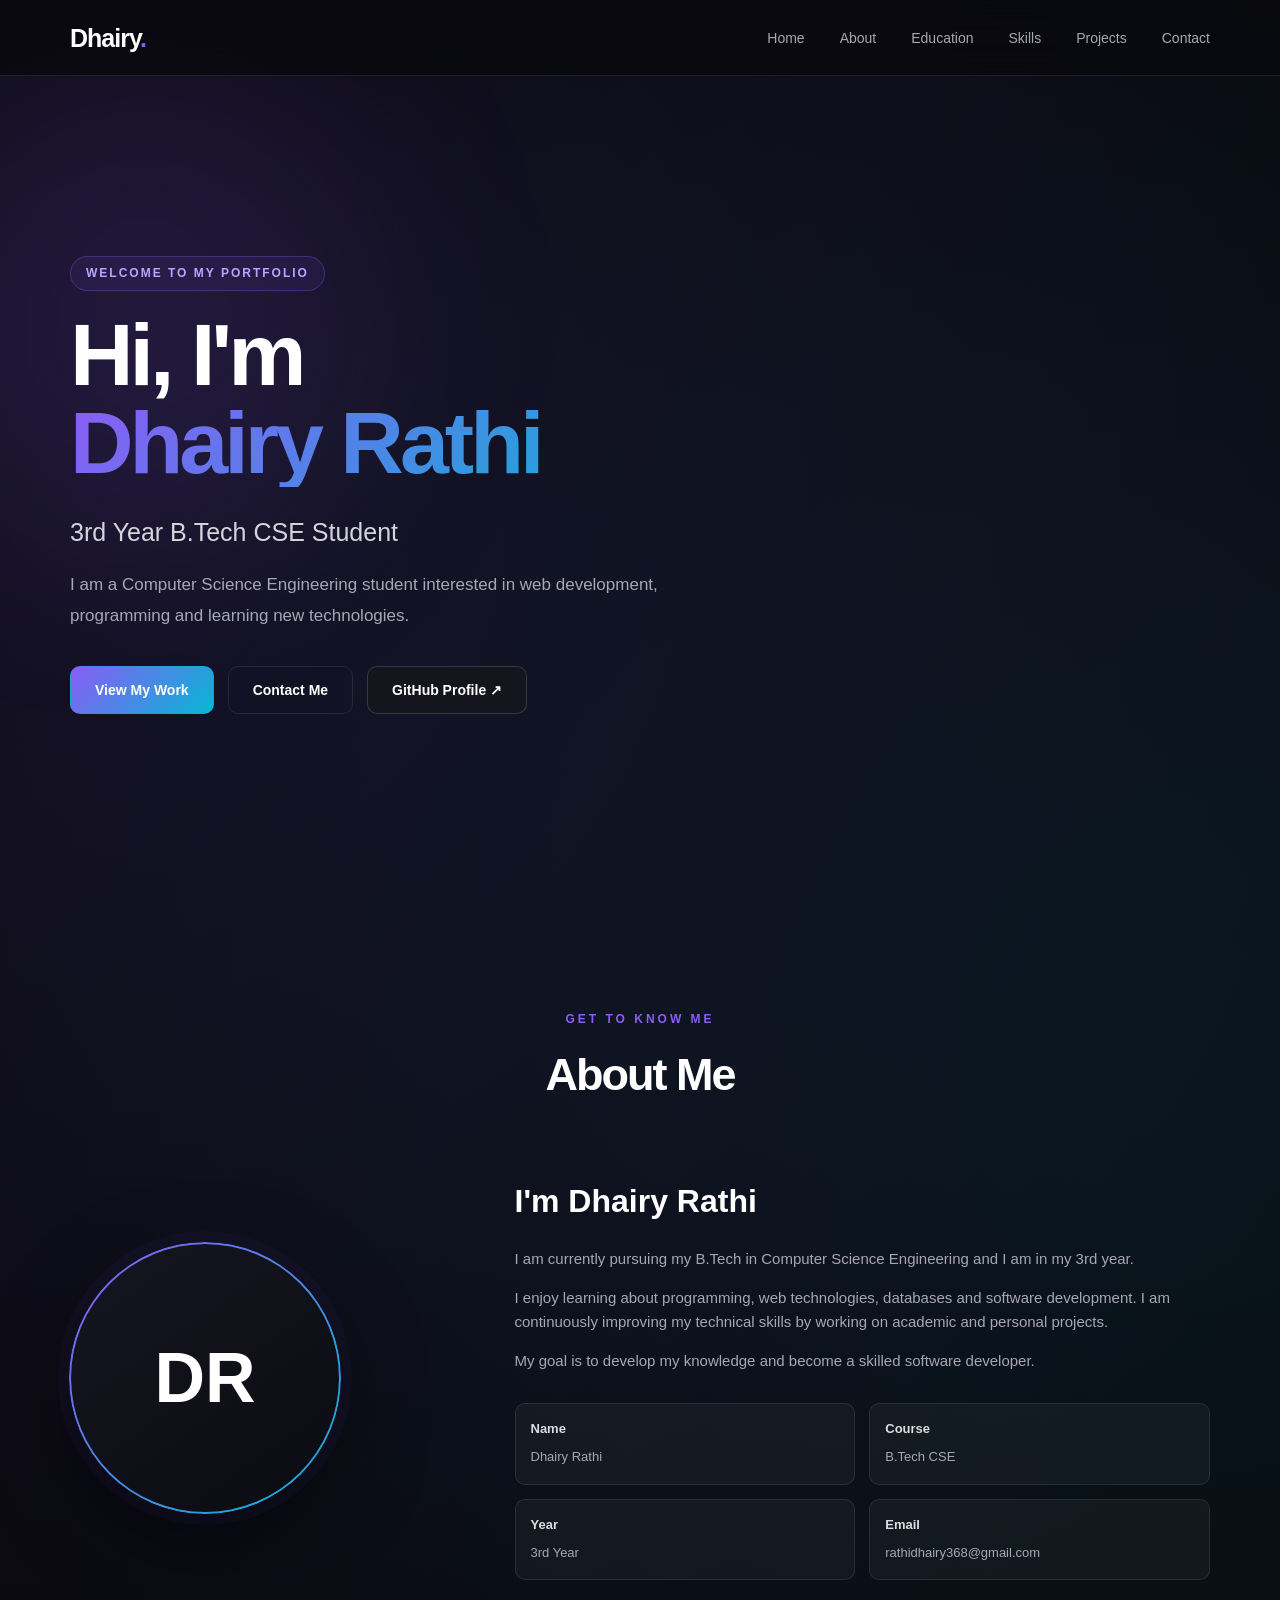
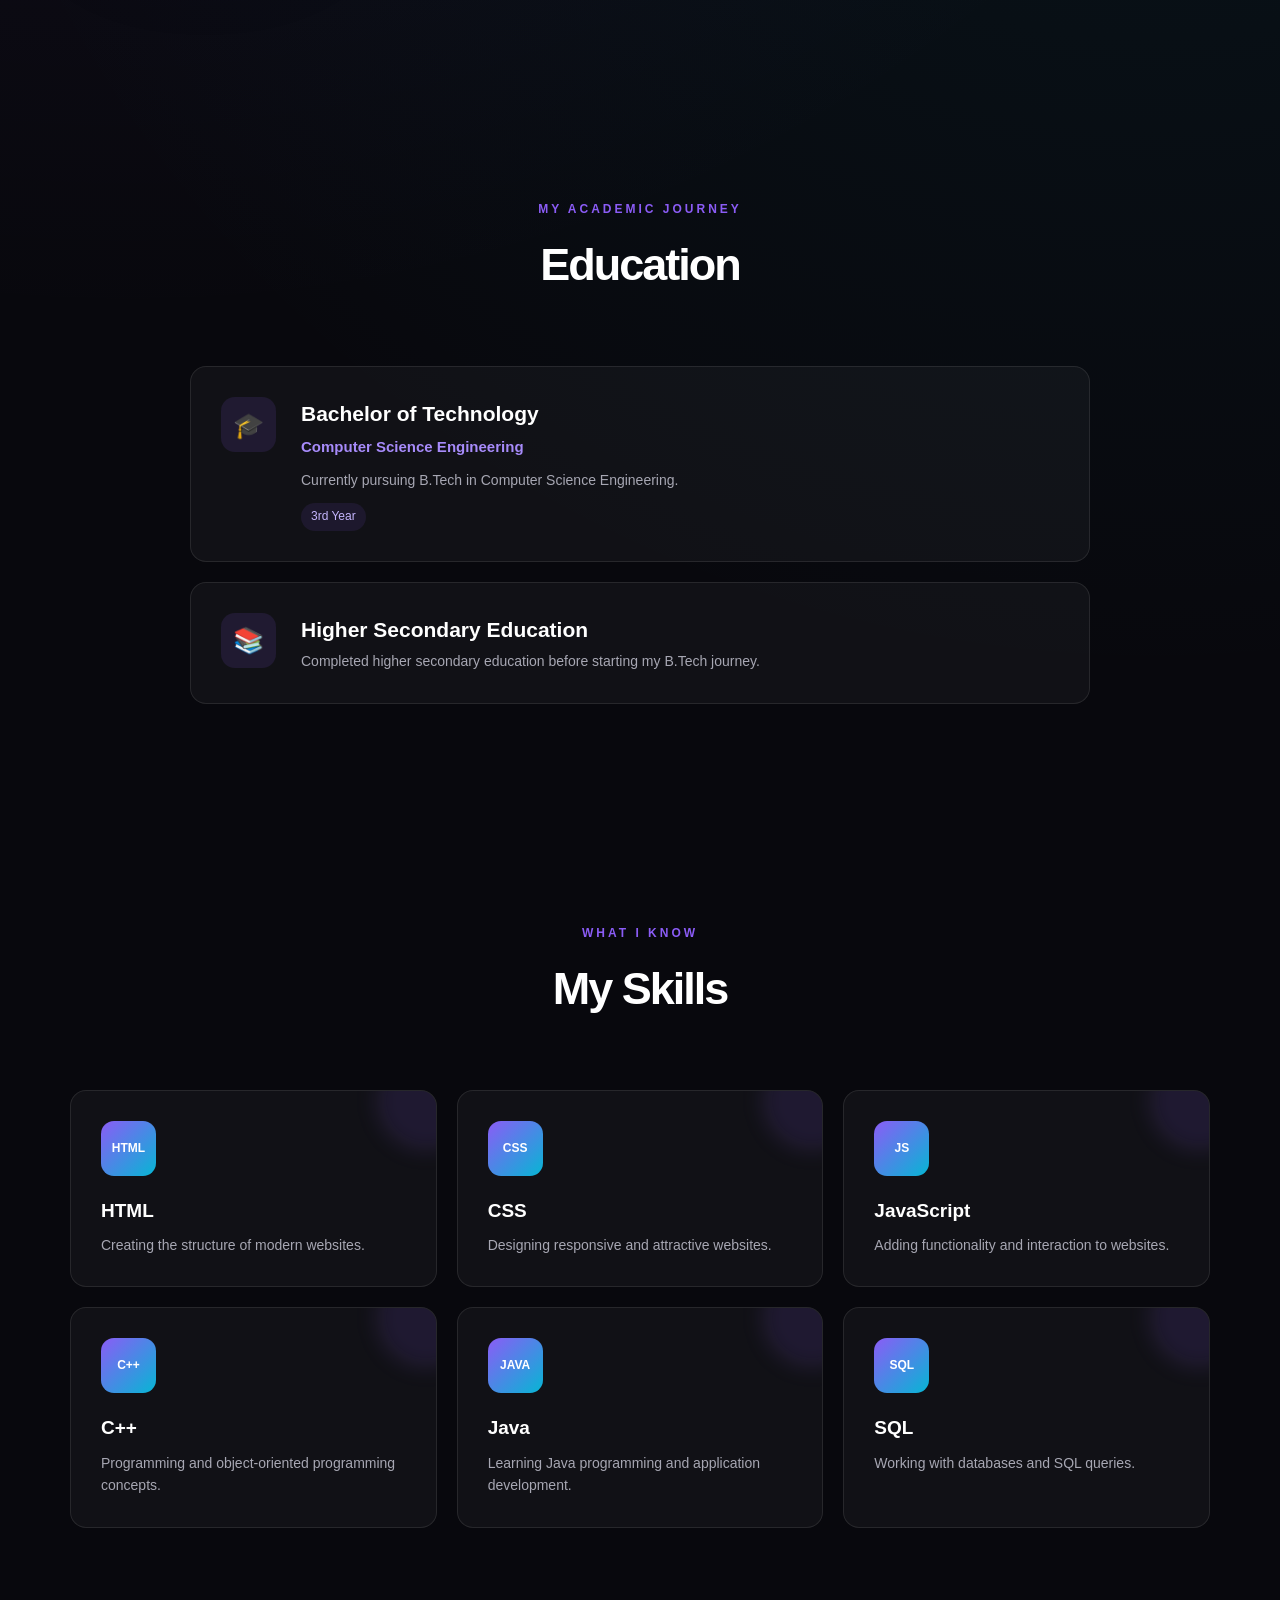
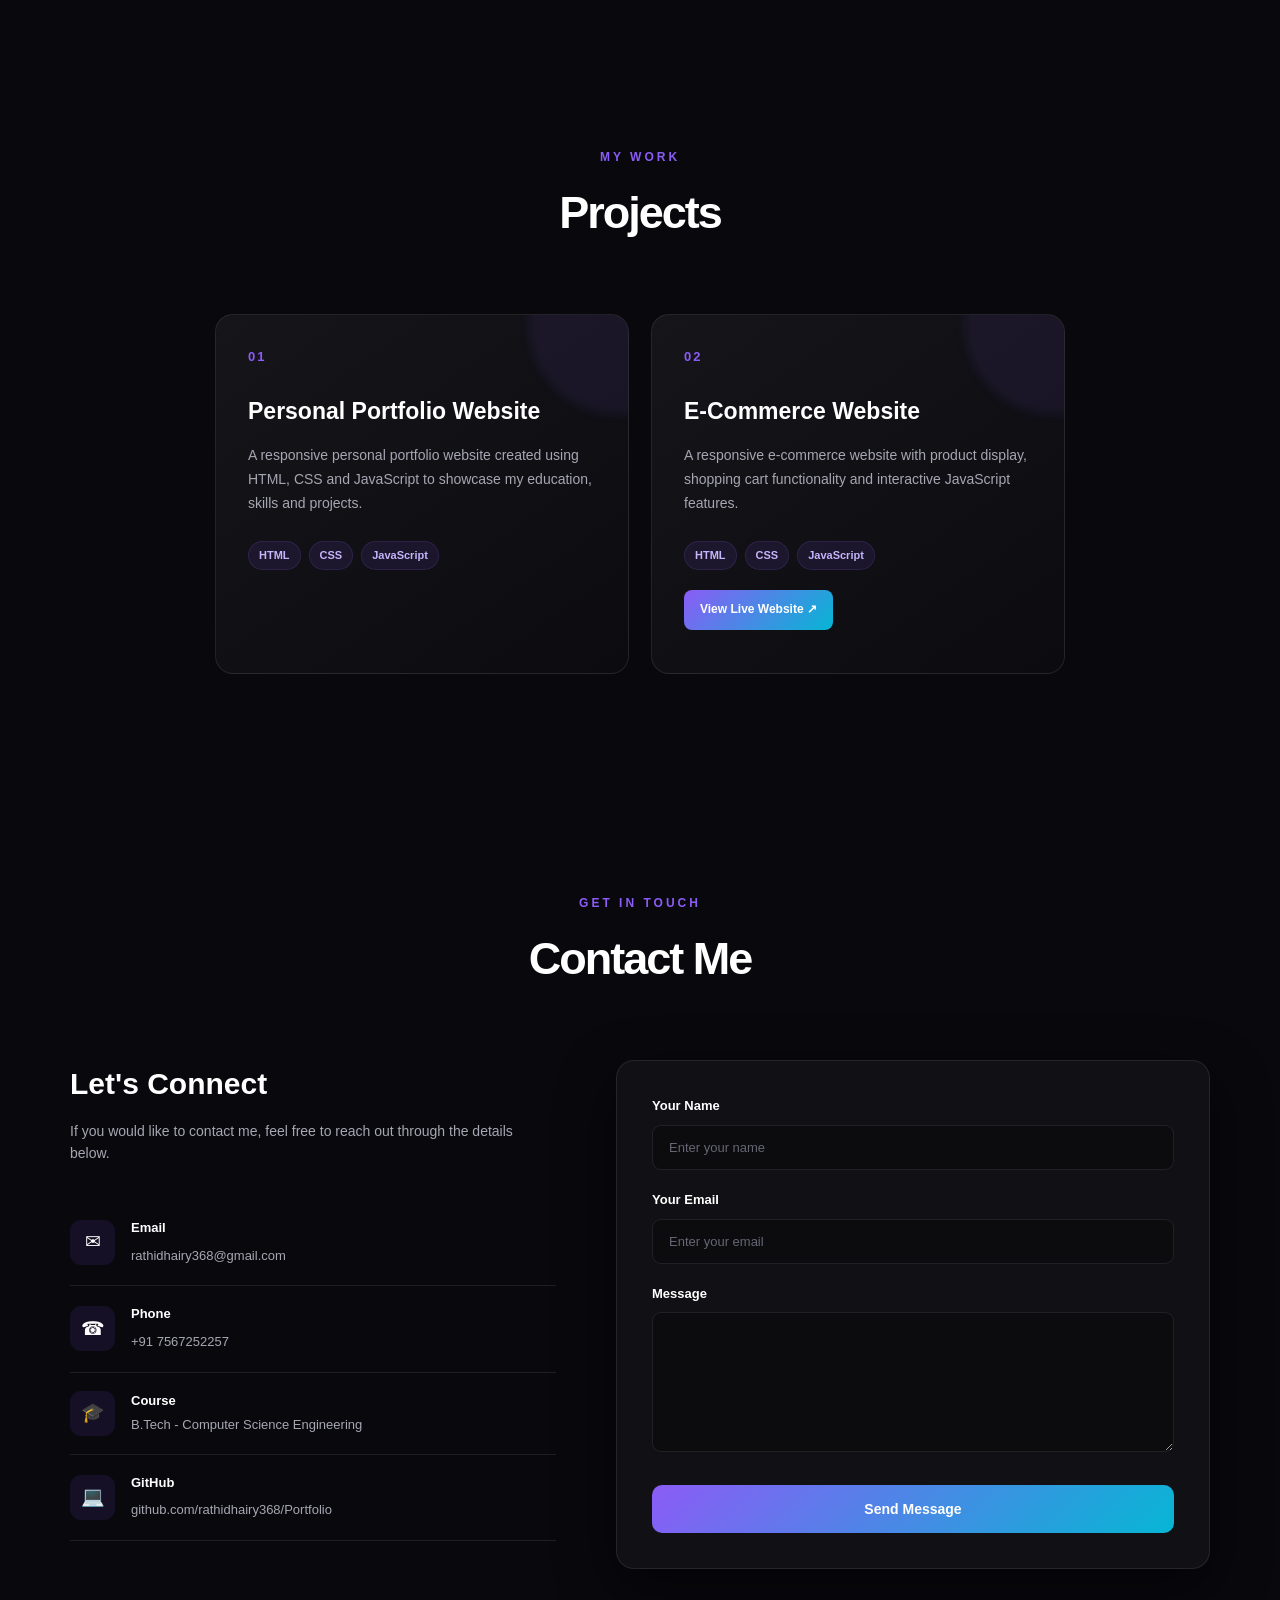
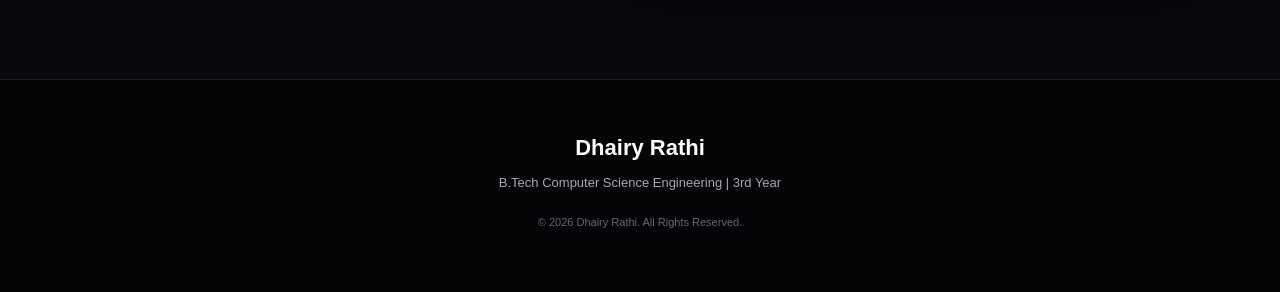
==== commit f0f2c620: "Update Index.html" ====
--- a/Index.html
+++ b/Index.html
@@ -150,7 +150,7 @@
 
             <!-- PROFILE -->
 
-            <div class="about-image">
+            <div class="file:///C:/Users/Admin/Downloads/Professional%20Portrait%20on%20White%20Background.png">
 
                 <div class="profile-circle">
                     DR
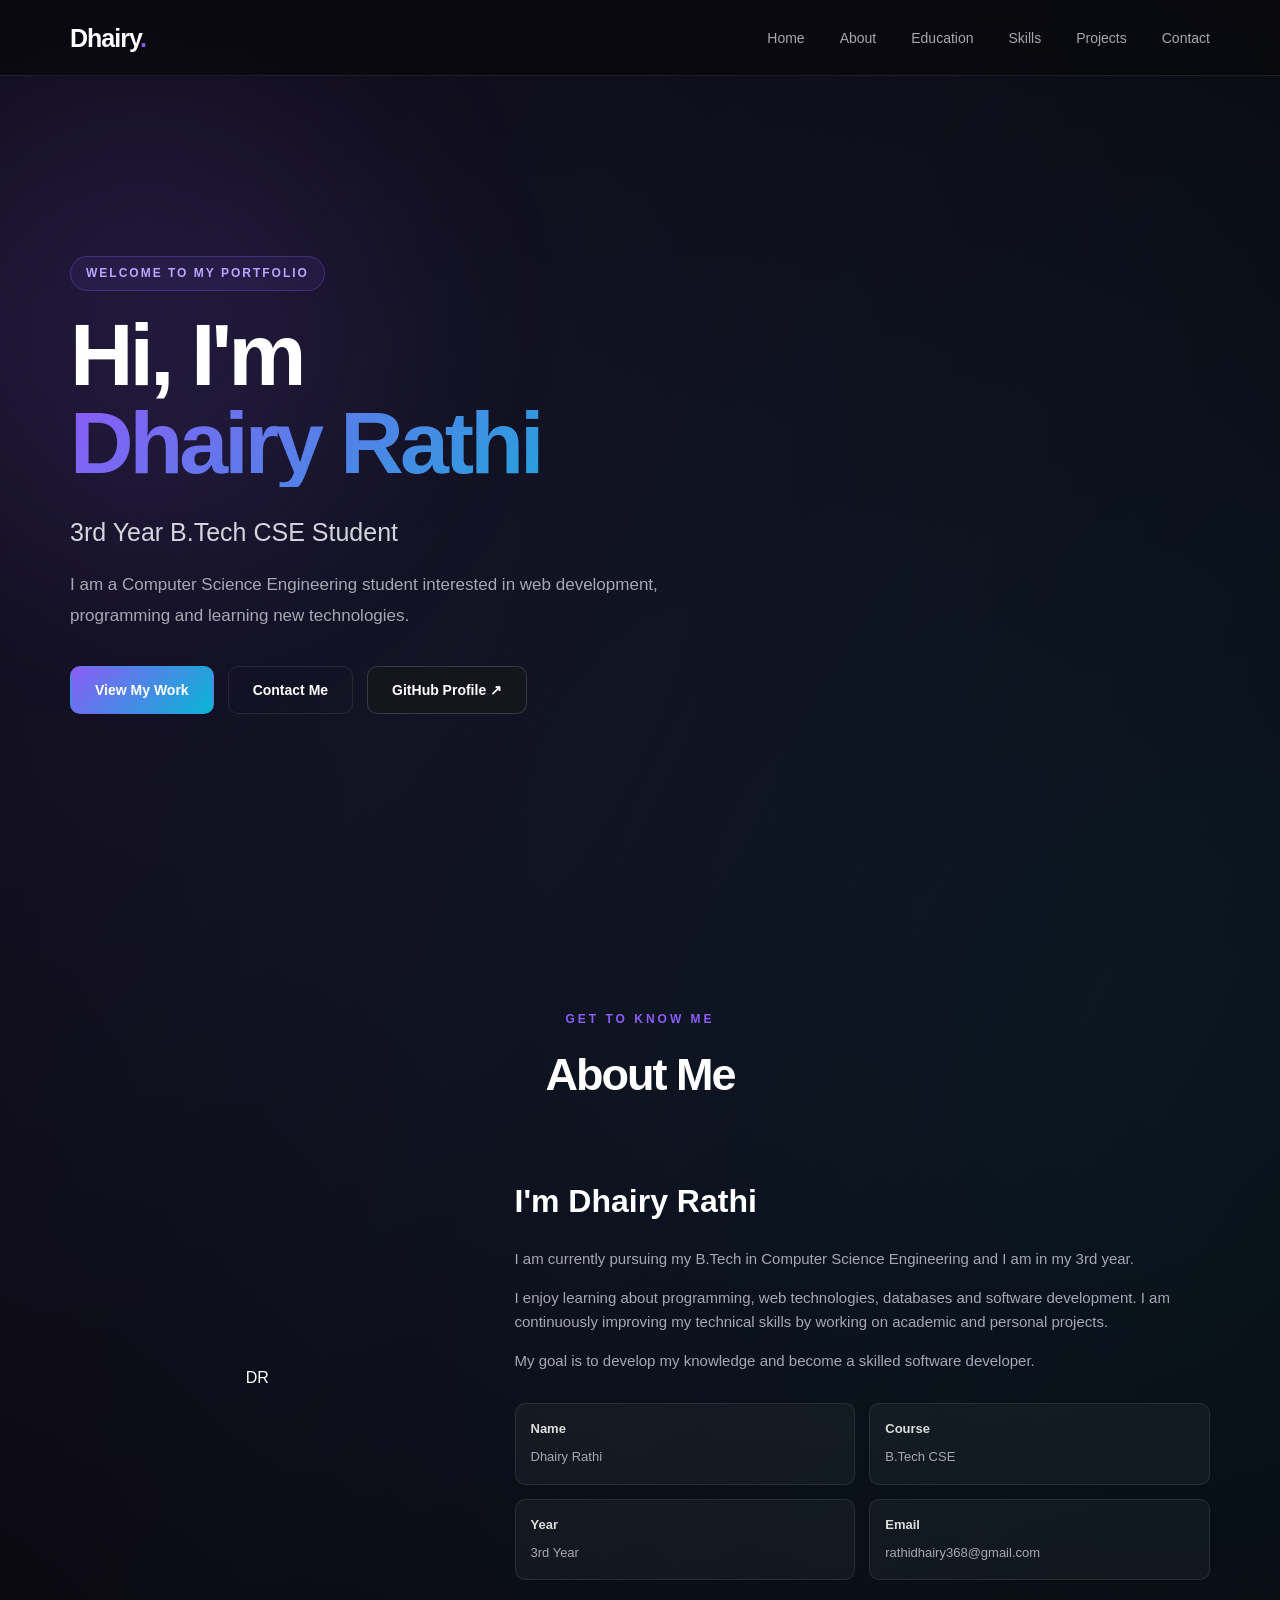
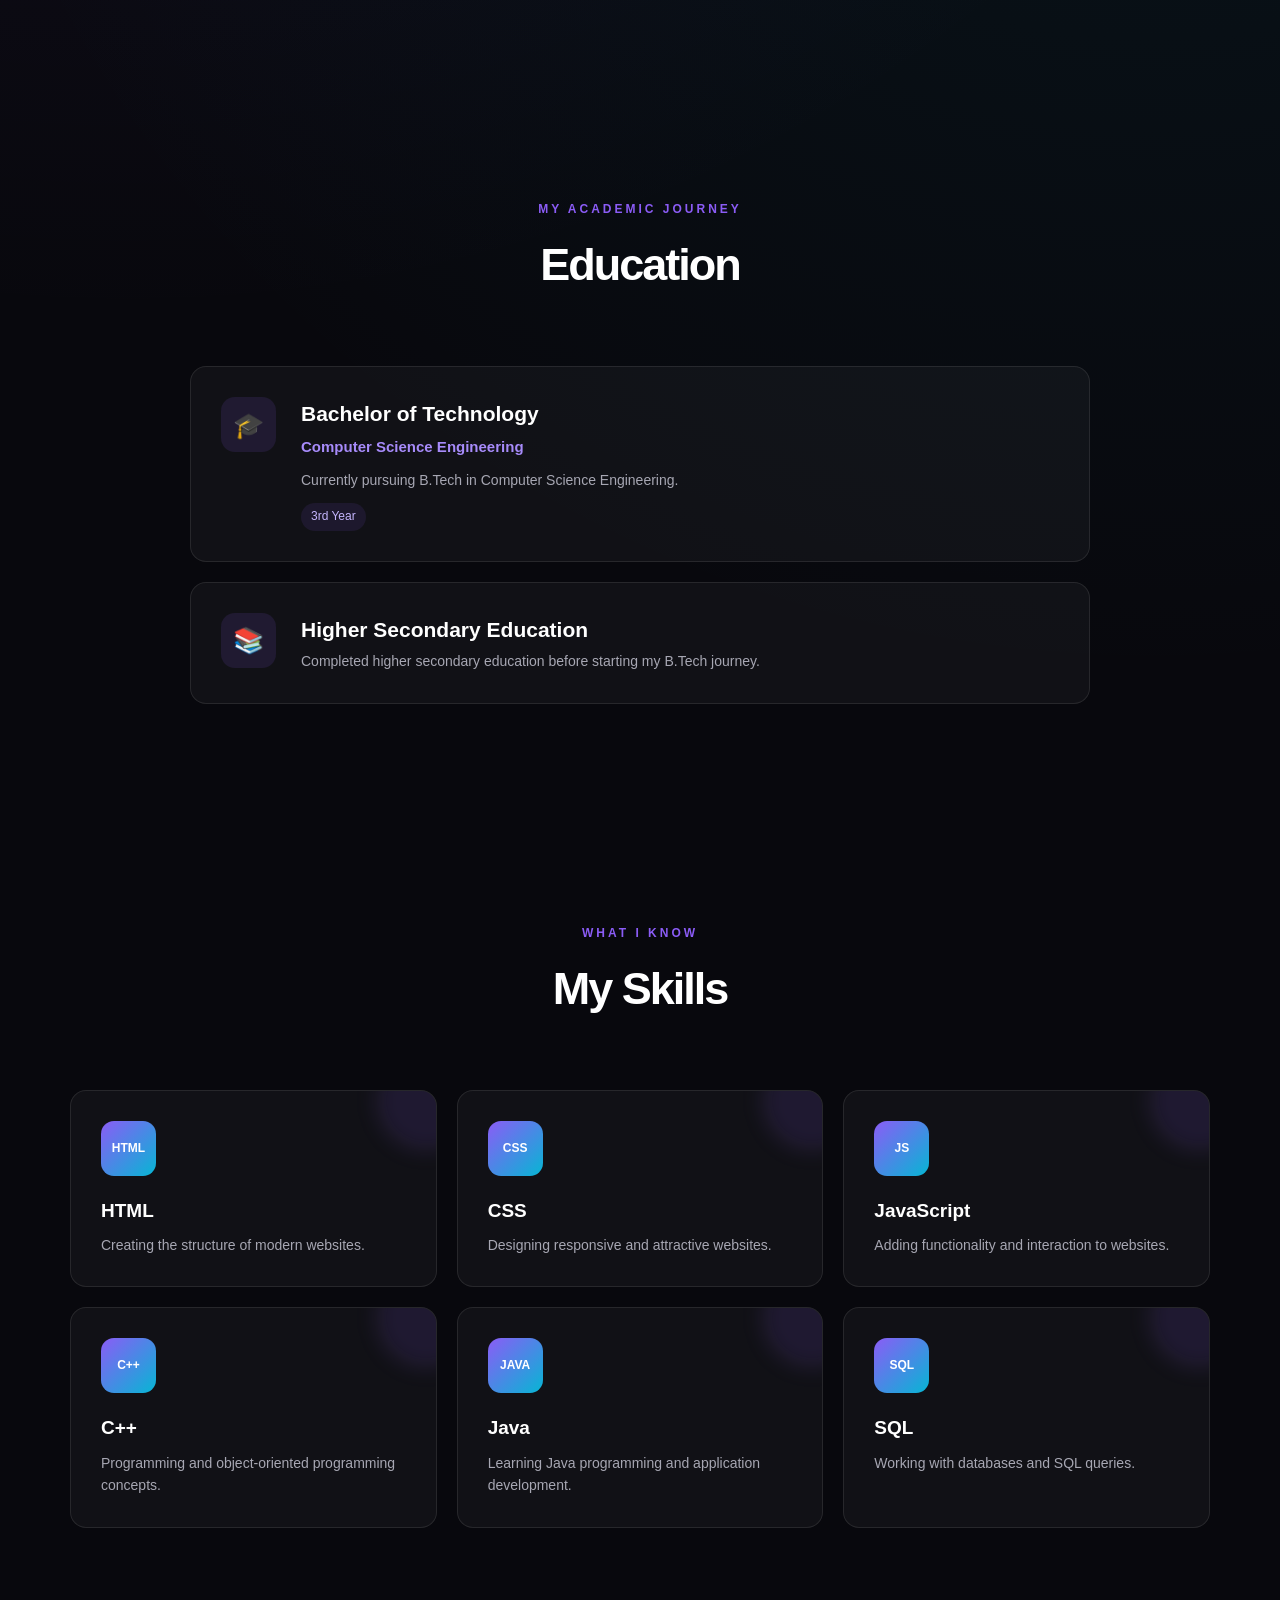
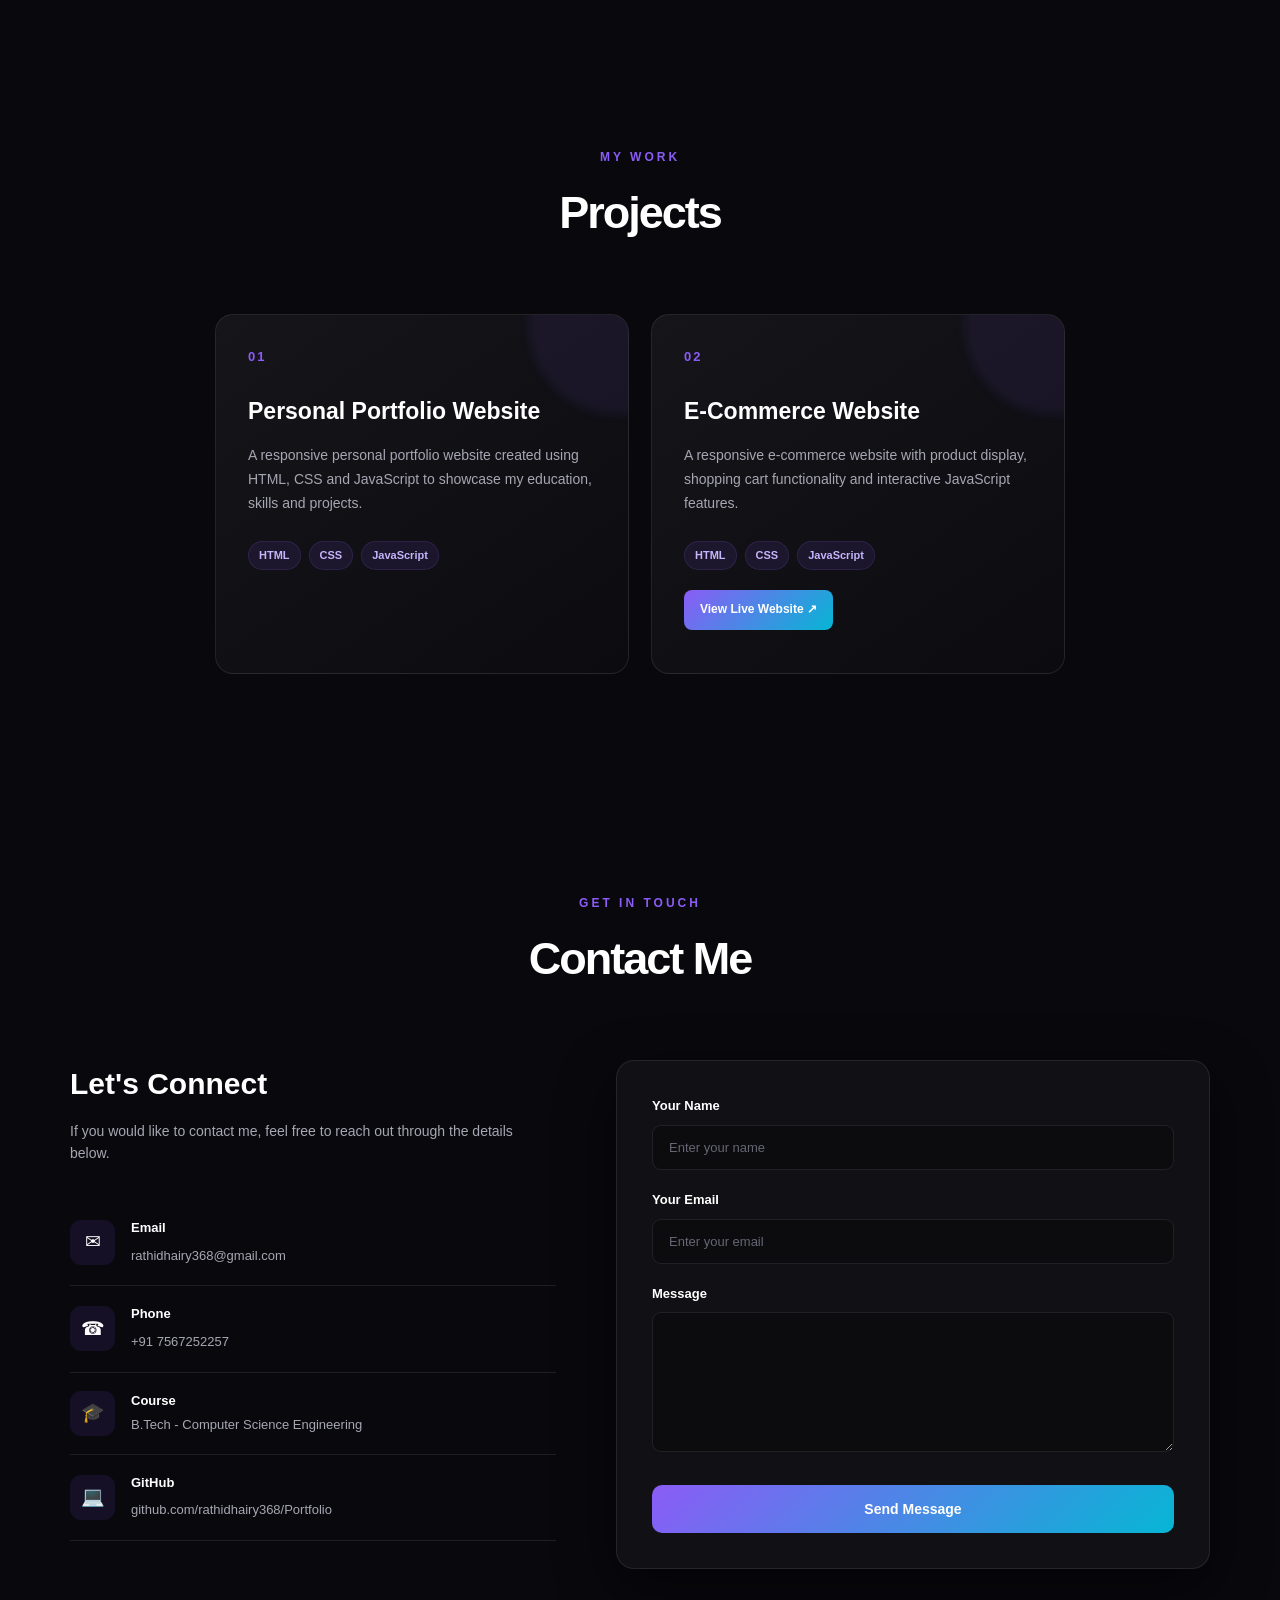
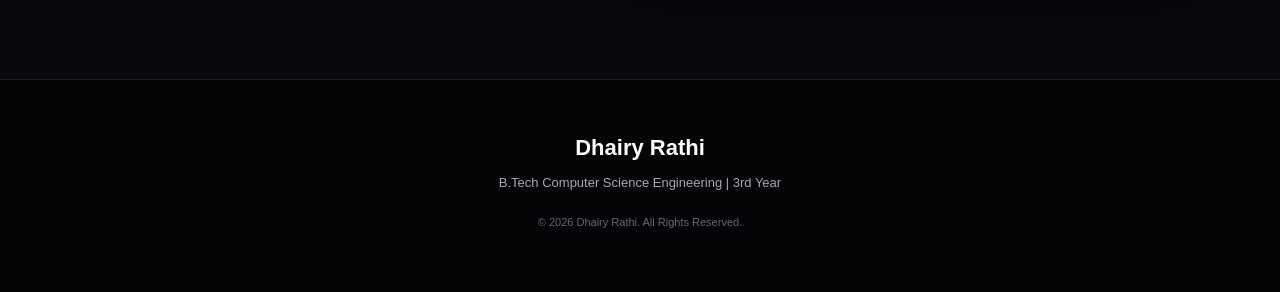
==== commit f8391a18: "Update Index.html" ====
--- a/Index.html
+++ b/Index.html
@@ -150,9 +150,9 @@
 
             <!-- PROFILE -->
 
-            <div class="file:///C:/Users/Admin/Downloads/Professional%20Portrait%20on%20White%20Background.png">
-
-                <div class="profile-circle">
+            <div class="about-image">
+
+                <div class="file:///C:/Users/Admin/Downloads/Professional%20Portrait%20on%20White%20Background.png">
                     DR
                 </div>
 
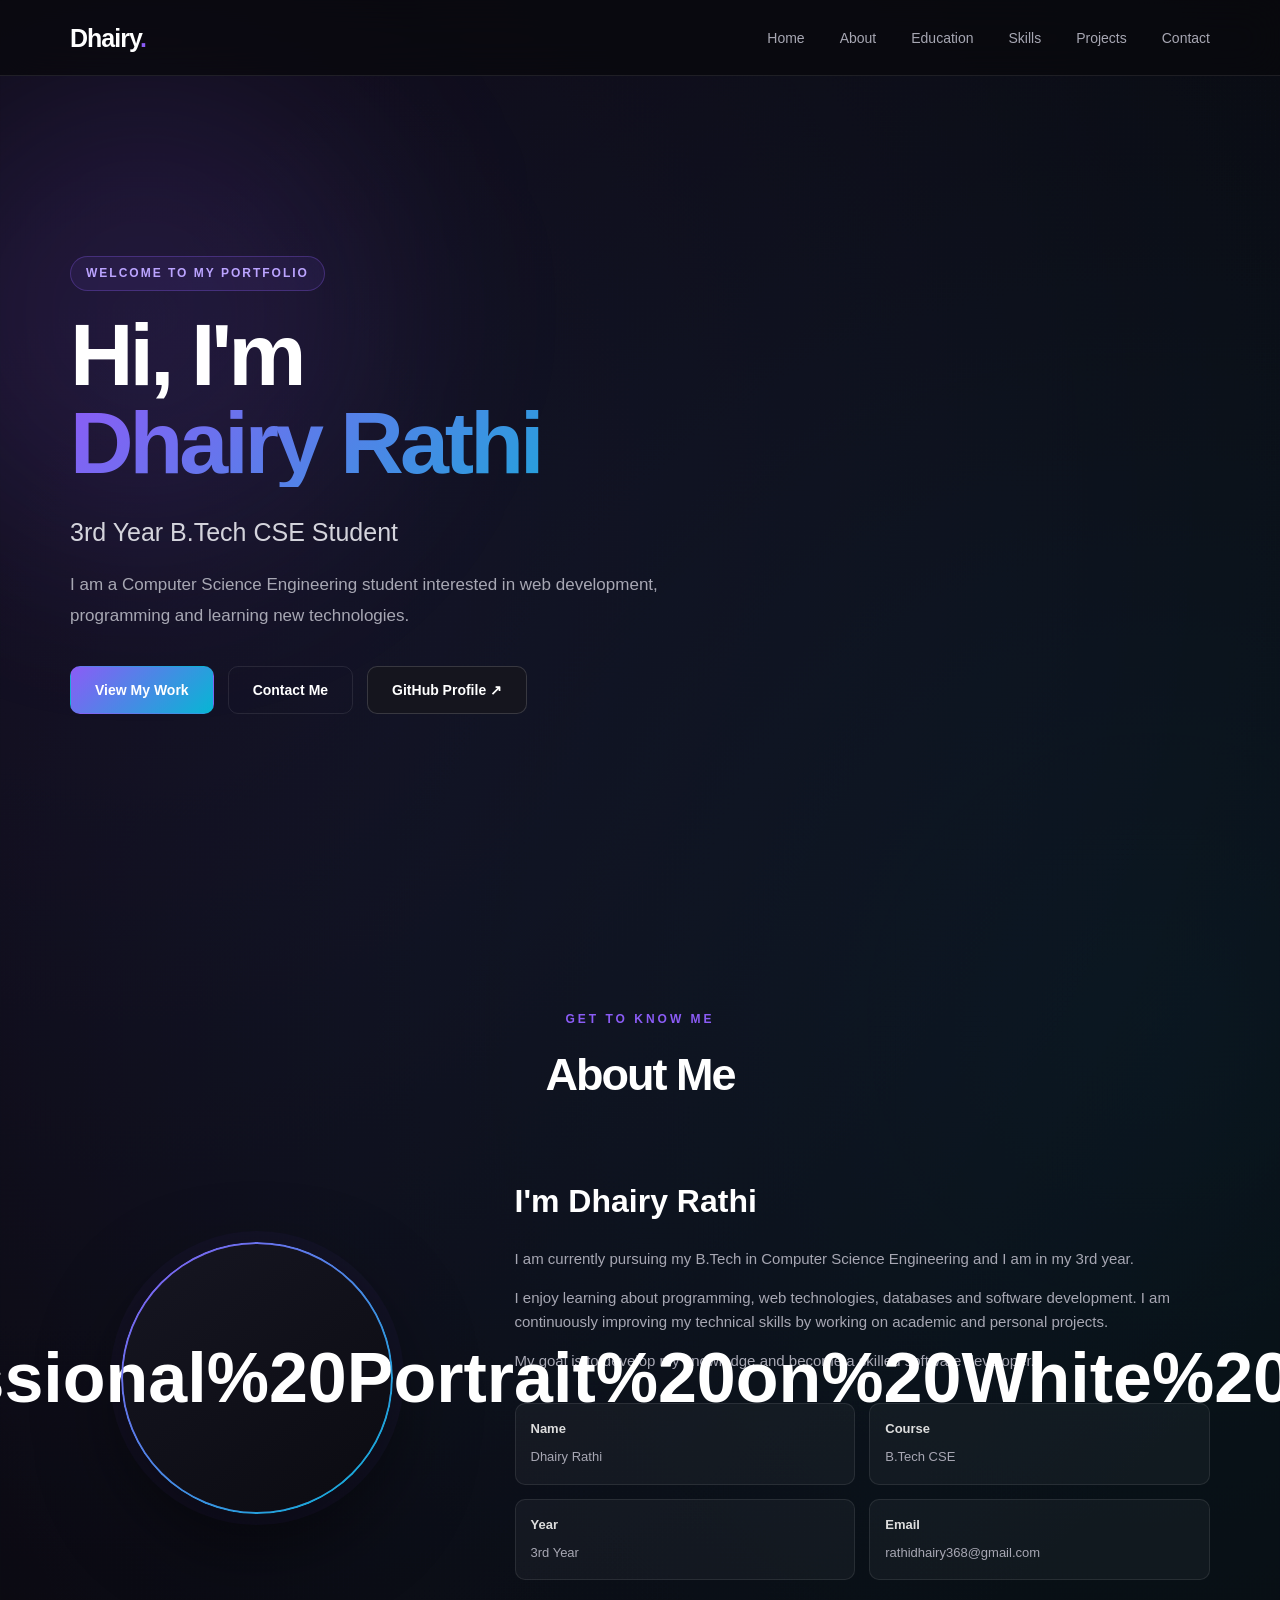
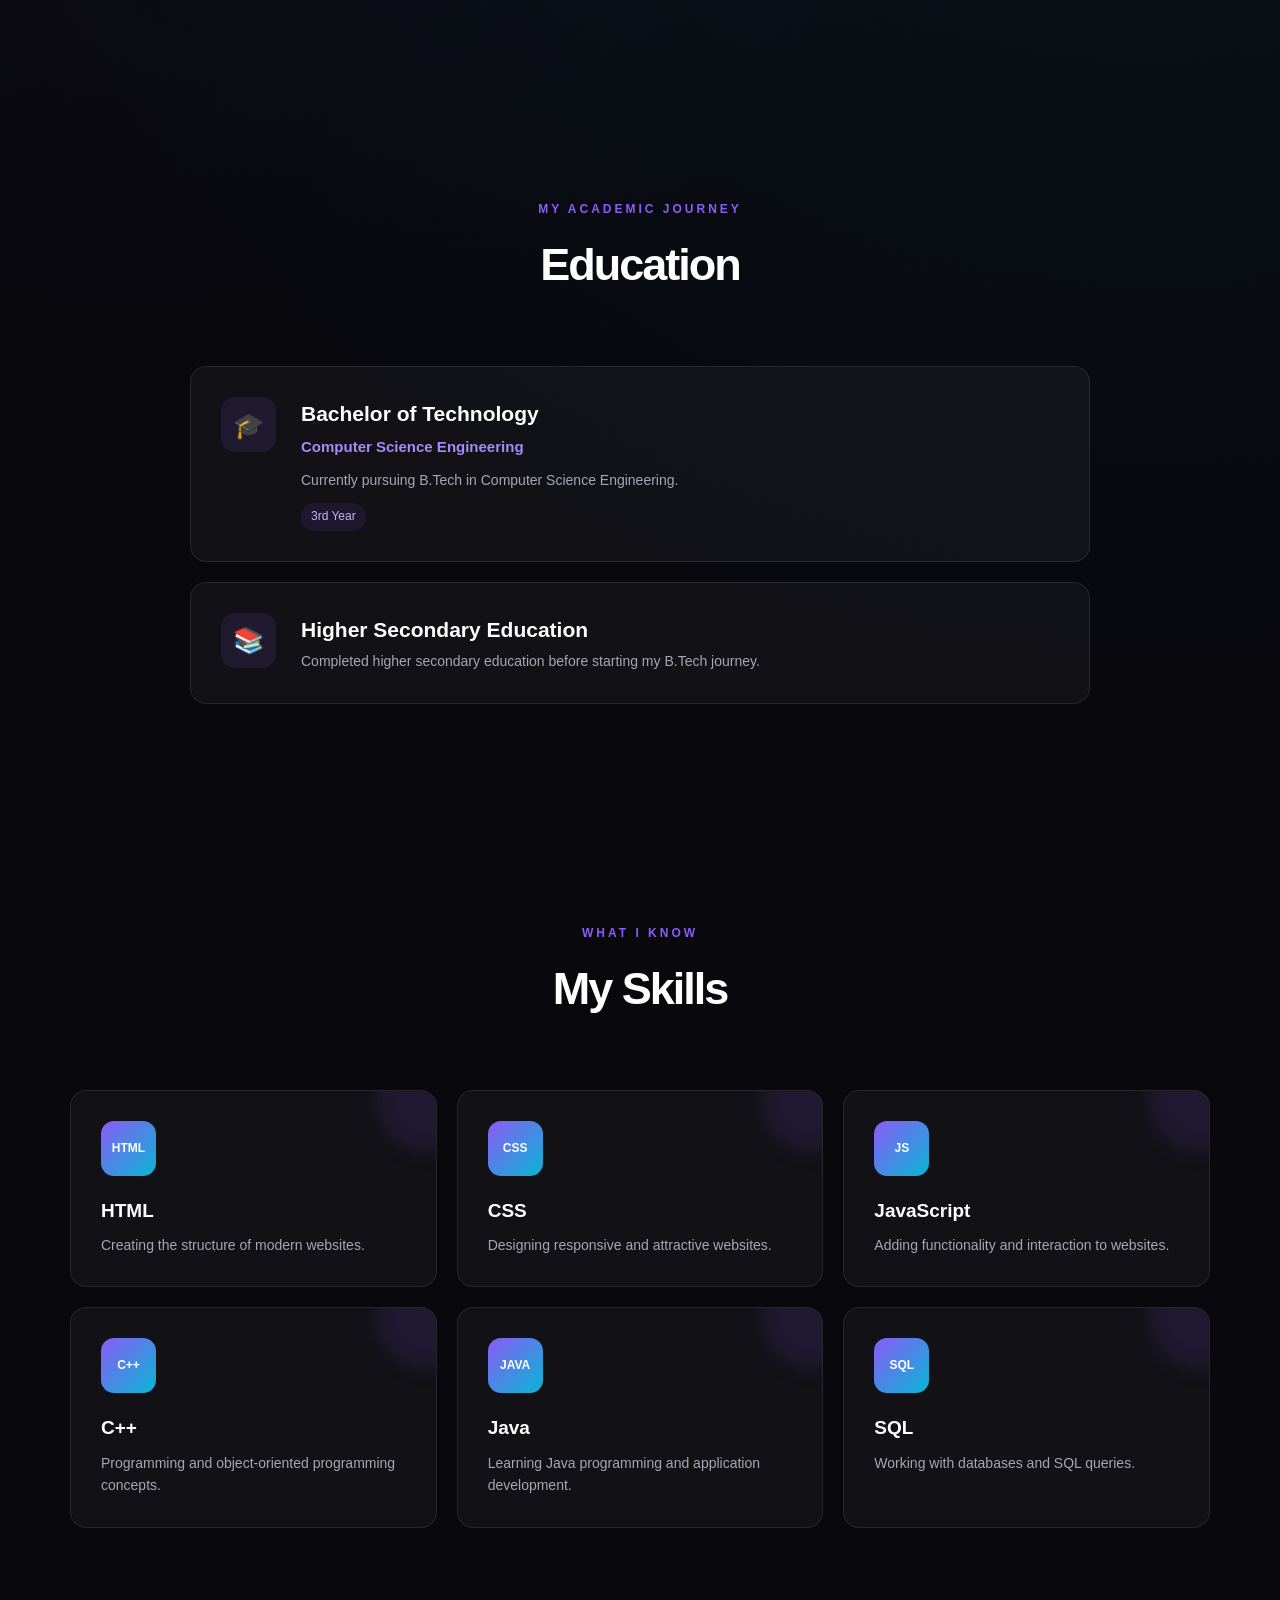
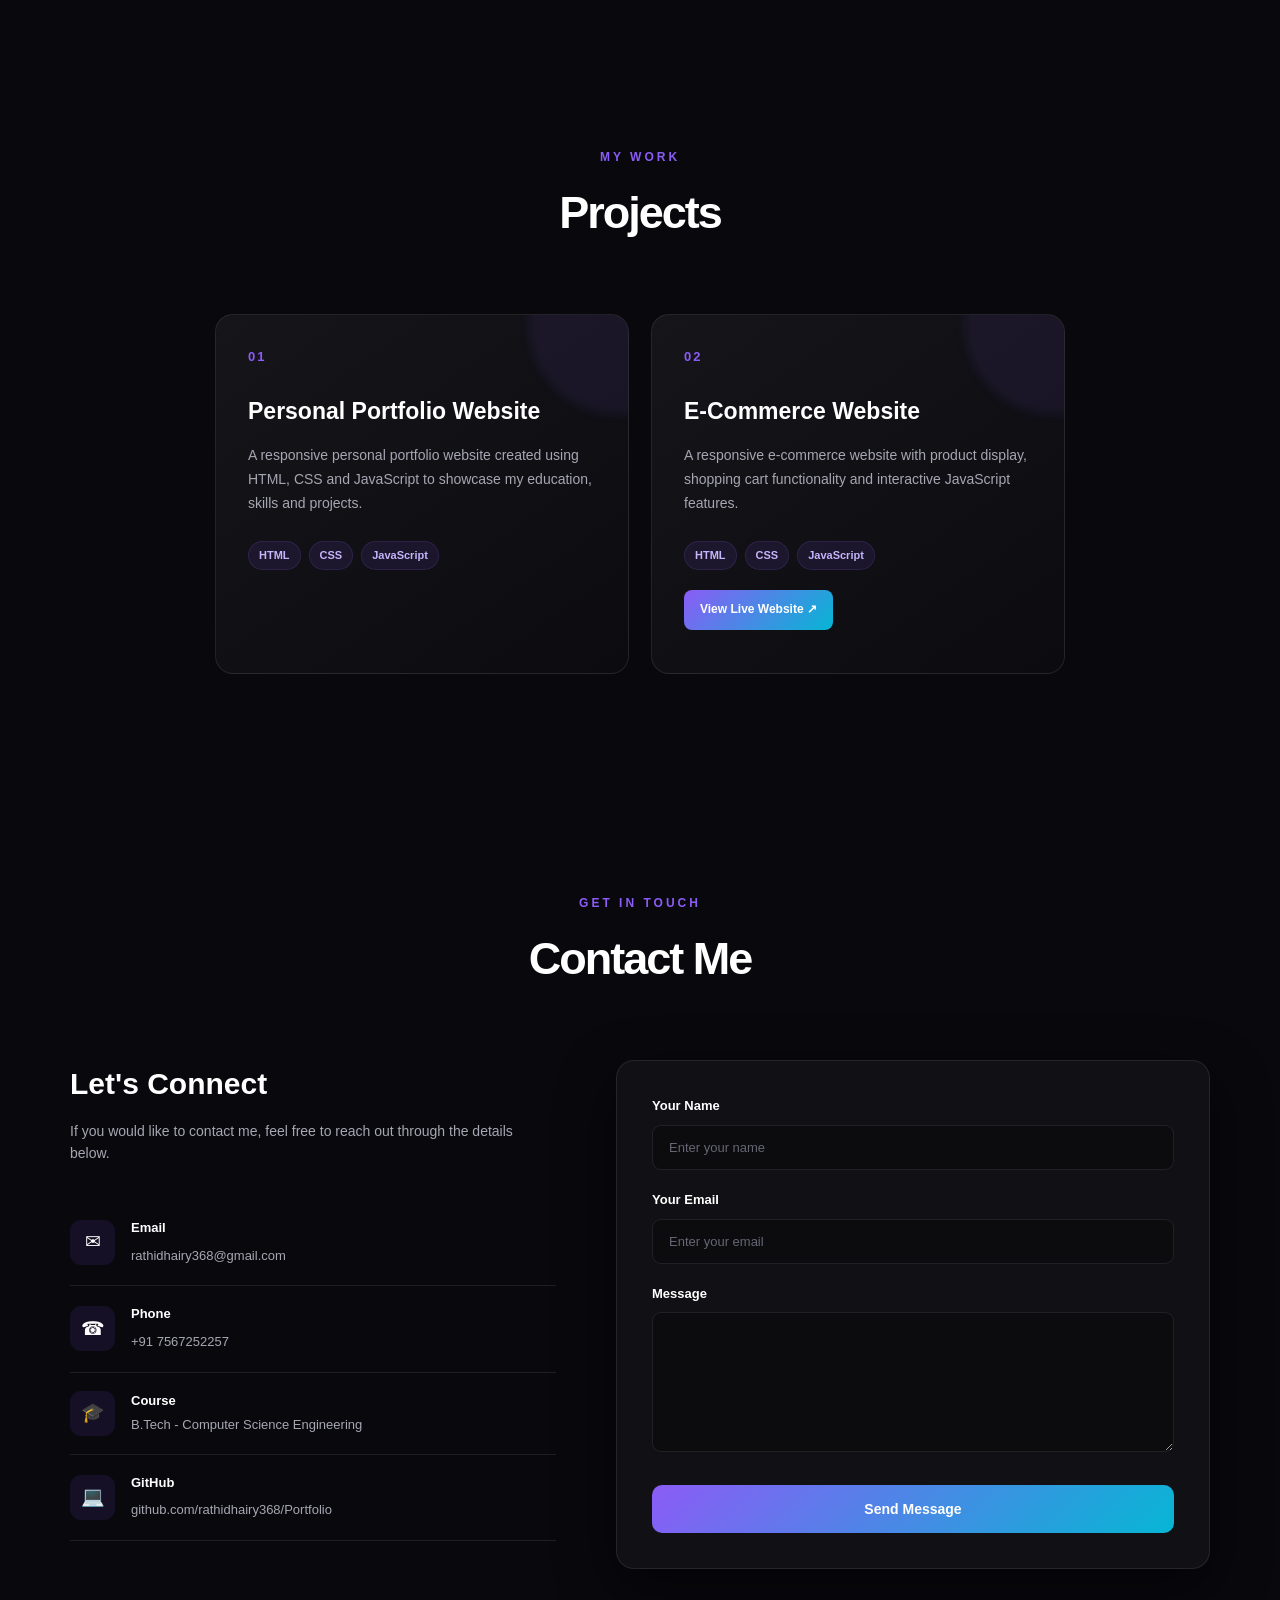
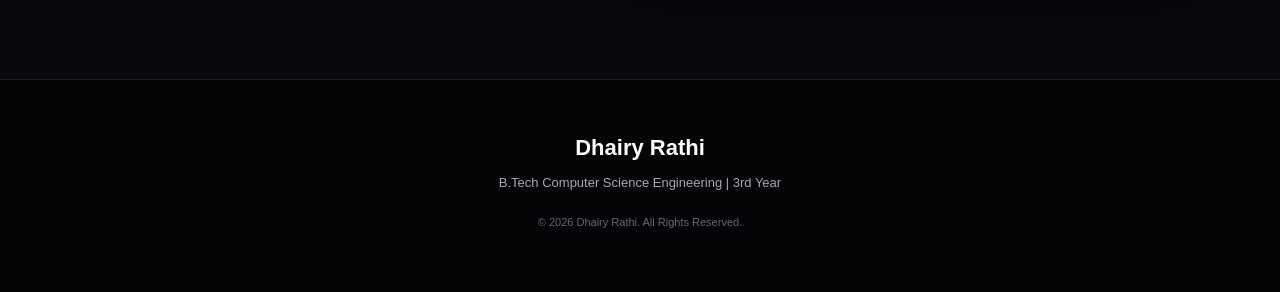
==== commit 4dfa1436: "Update Index.html" ====
--- a/Index.html
+++ b/Index.html
@@ -152,8 +152,8 @@
 
             <div class="about-image">
 
-                <div class="file:///C:/Users/Admin/Downloads/Professional%20Portrait%20on%20White%20Background.png">
-                    DR
+                <div class="profile-circle">
+                <"file:///C:/Users/Admin/Downloads/Professional%20Portrait%20on%20White%20Background.png">
                 </div>
 
             </div>
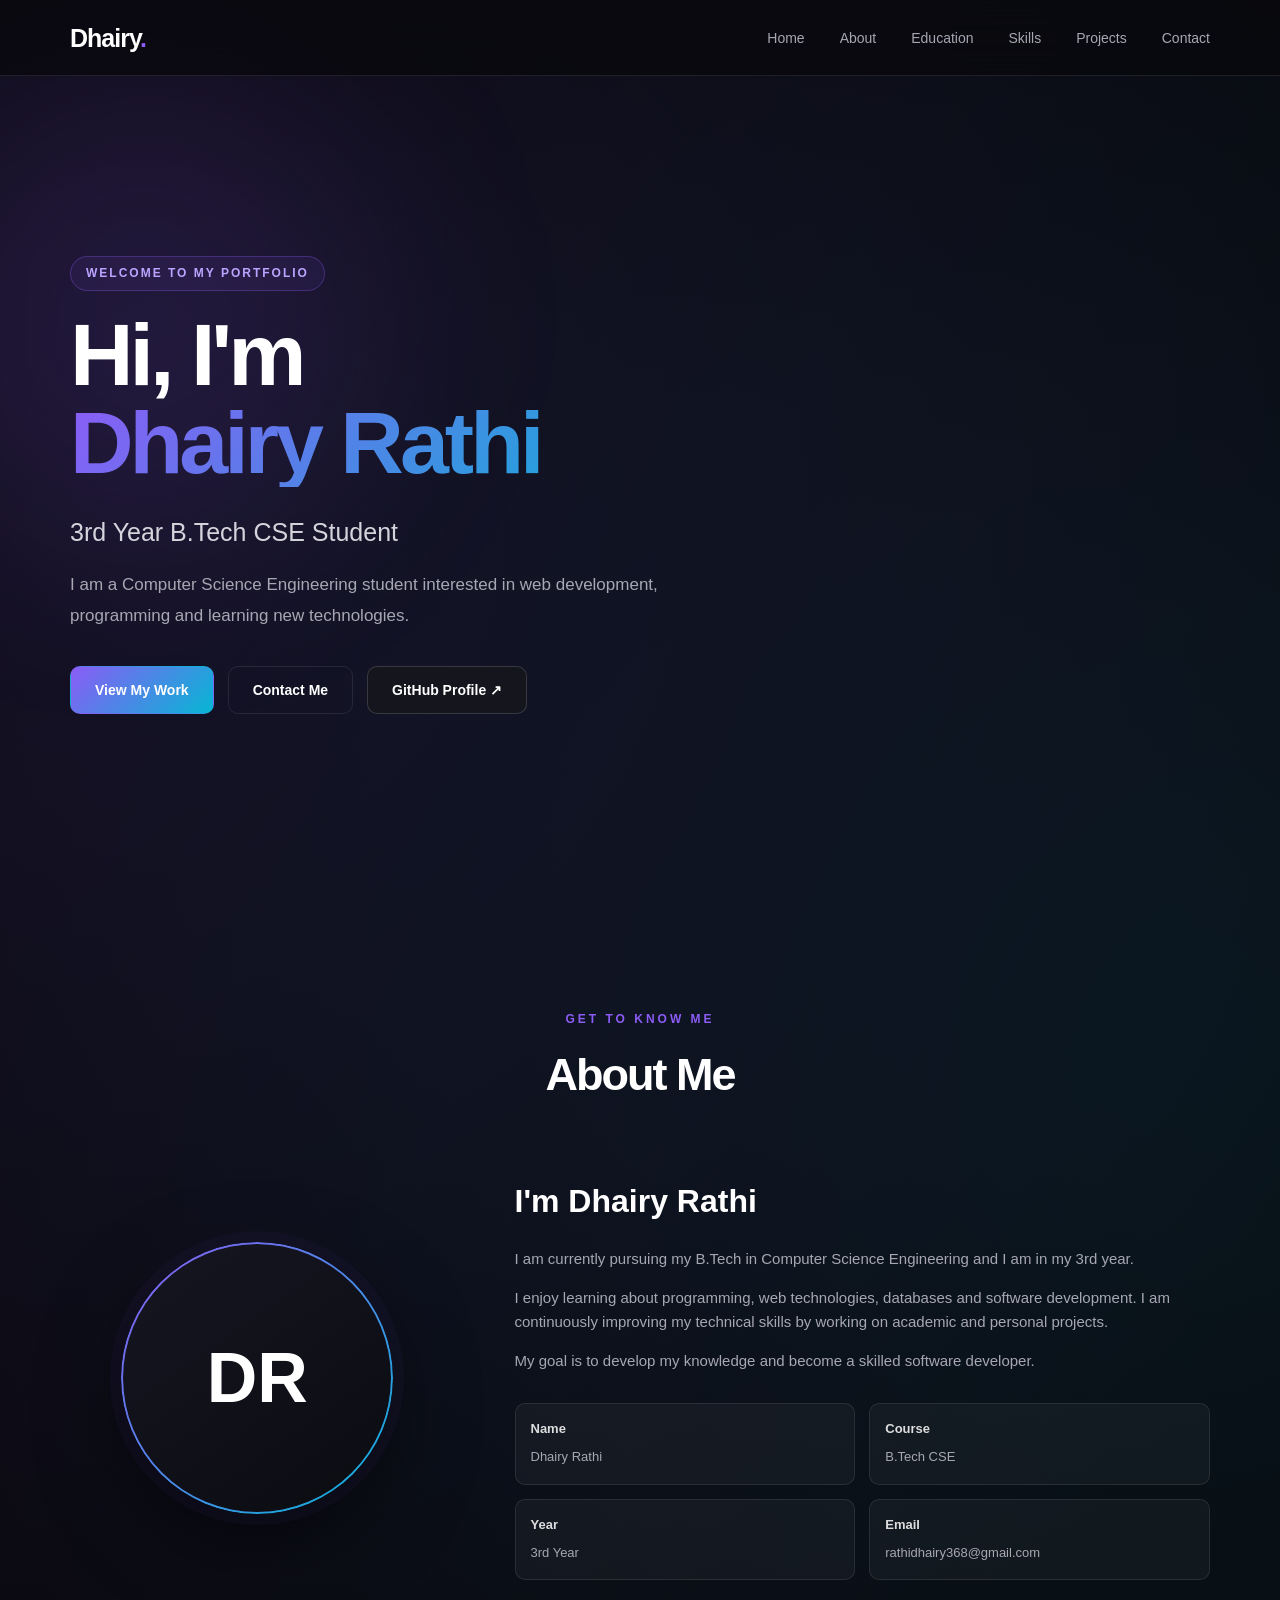
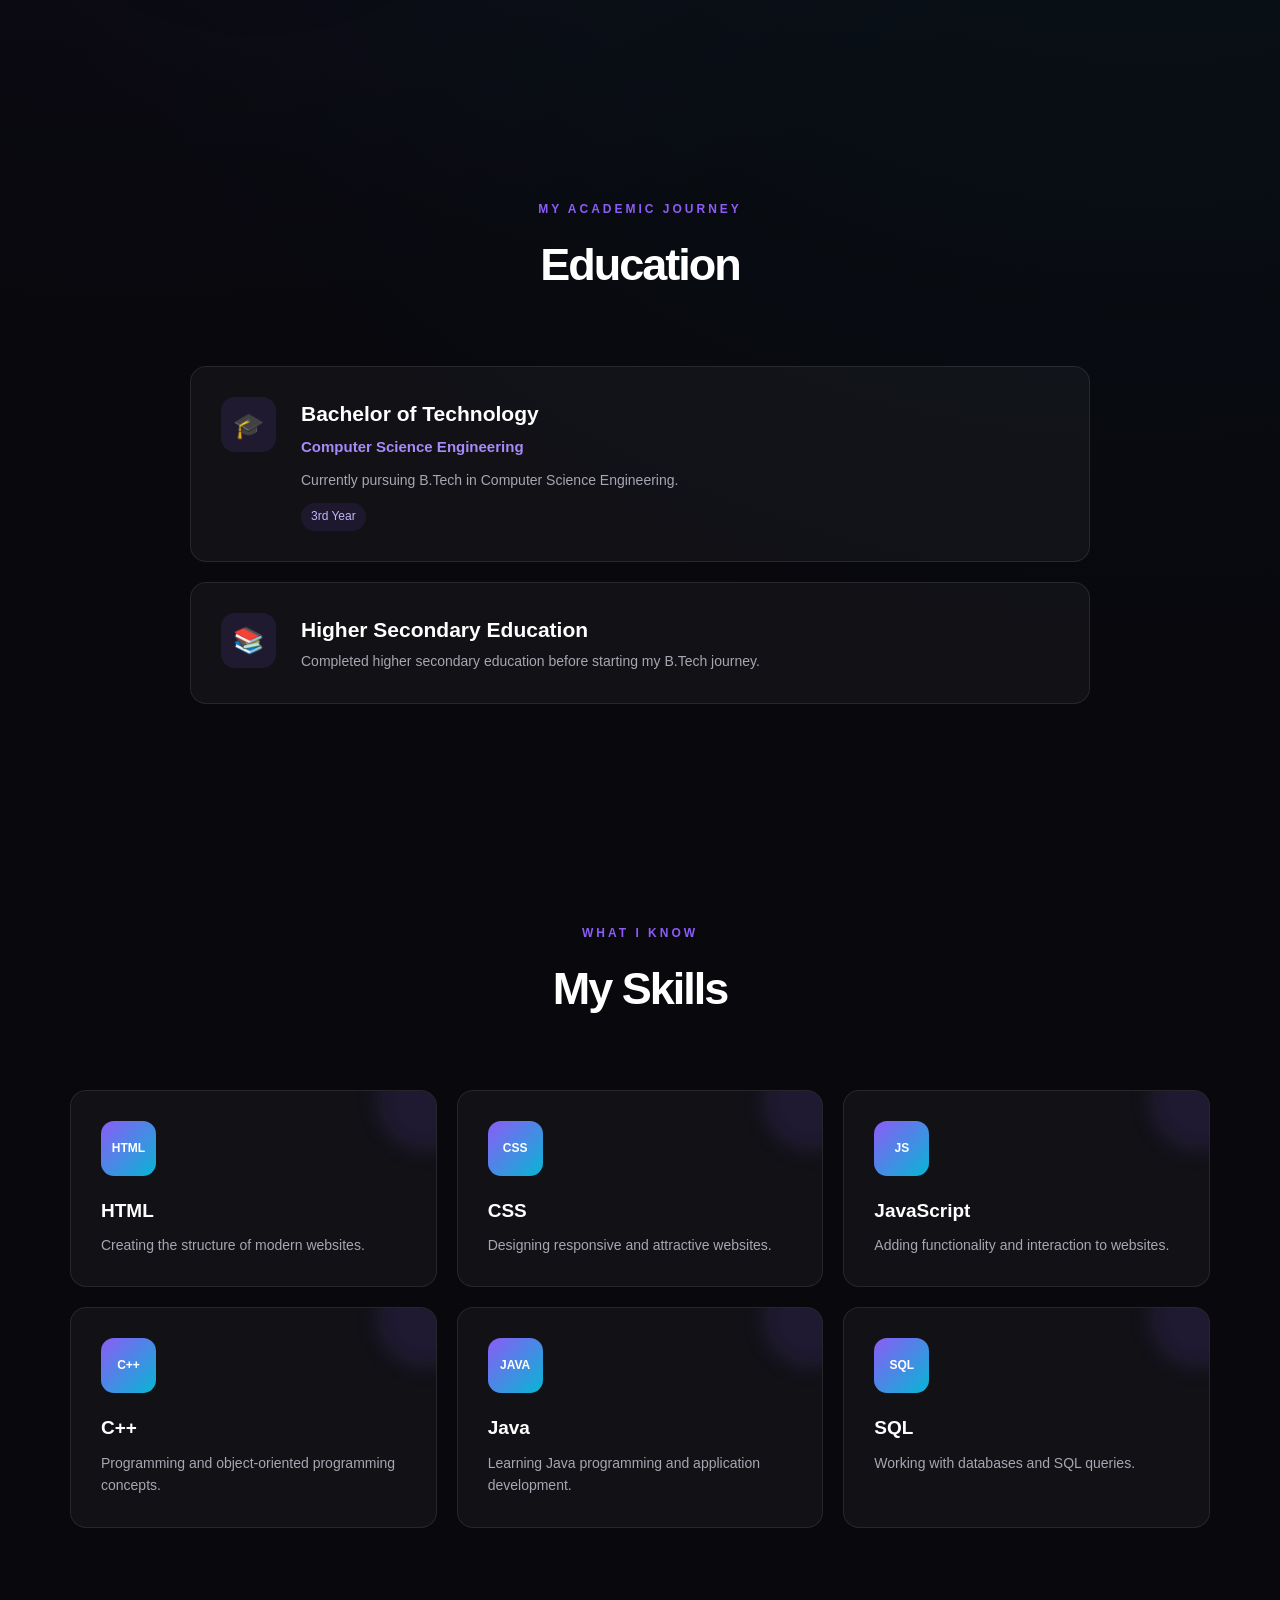
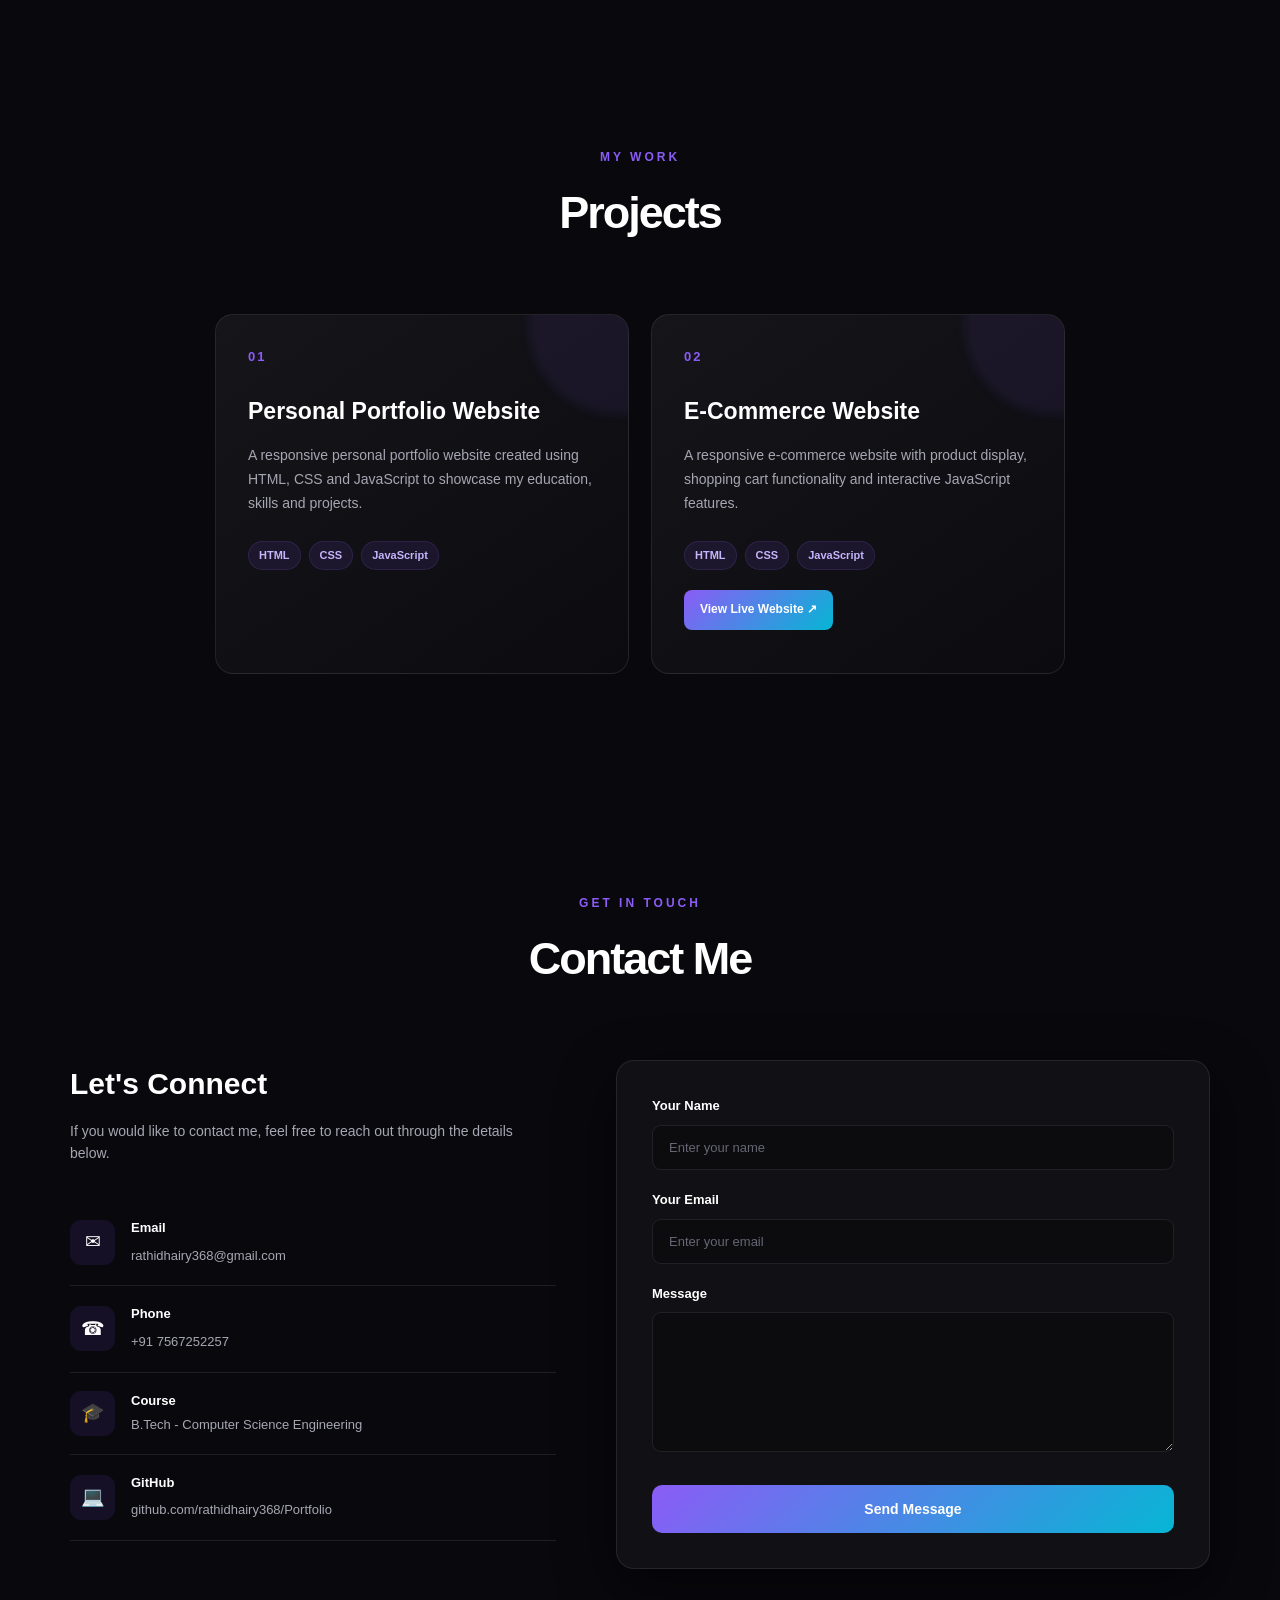
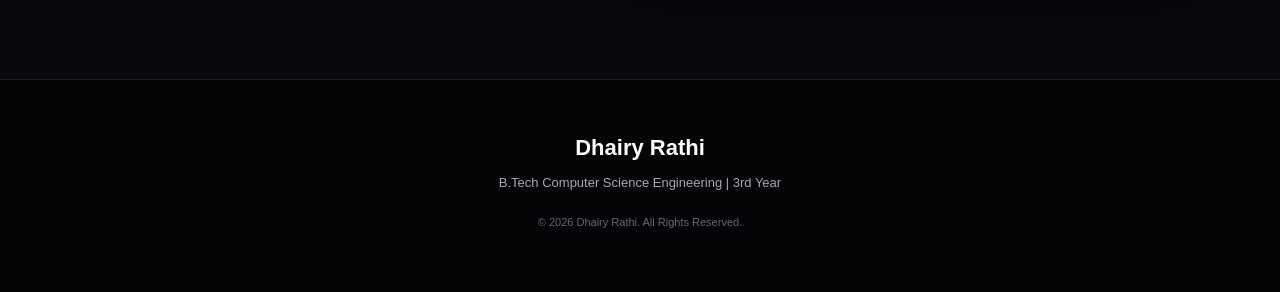
==== commit b945d59f: "Update Index.html" ====
--- a/Index.html
+++ b/Index.html
@@ -153,8 +153,8 @@
             <div class="about-image">
 
                 <div class="profile-circle">
-                <"file:///C:/Users/Admin/Downloads/Professional%20Portrait%20on%20White%20Background.png">
-                </div>
+                   DR
+              </div>
 
             </div>
 
